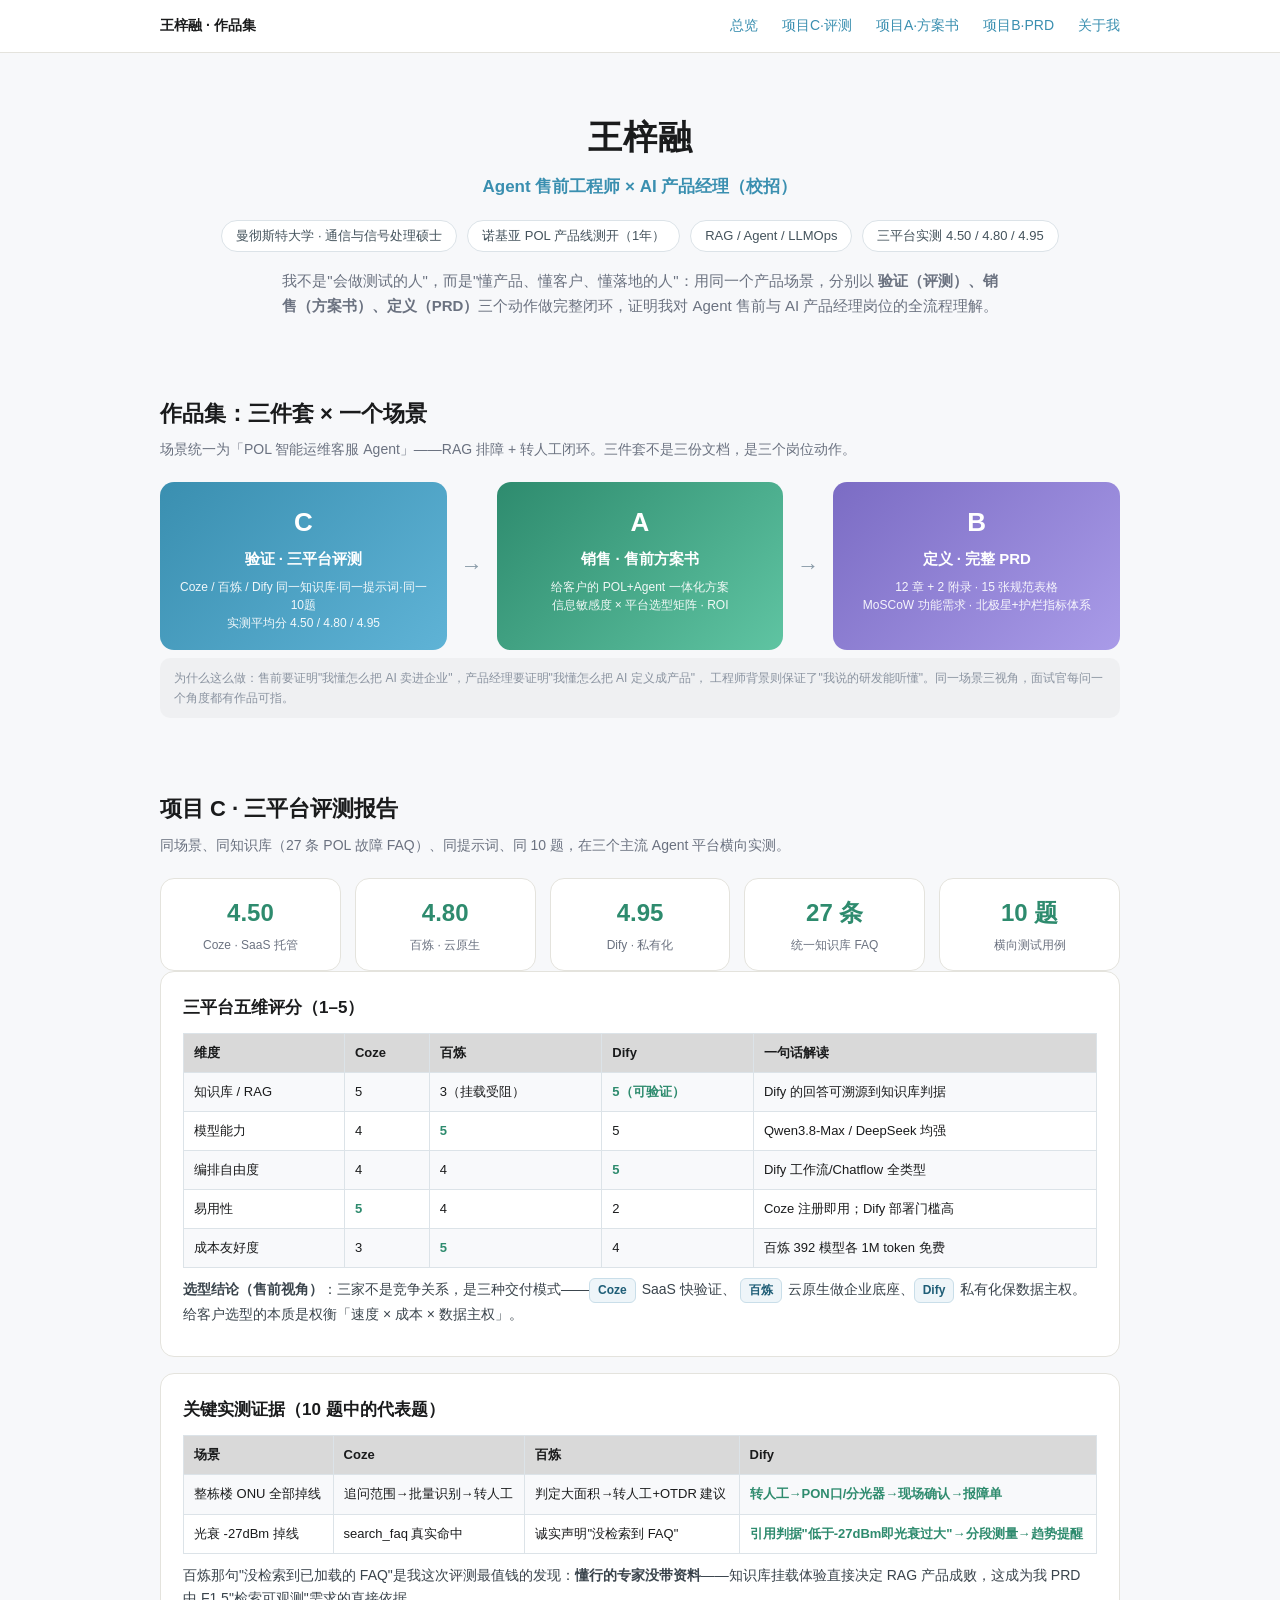
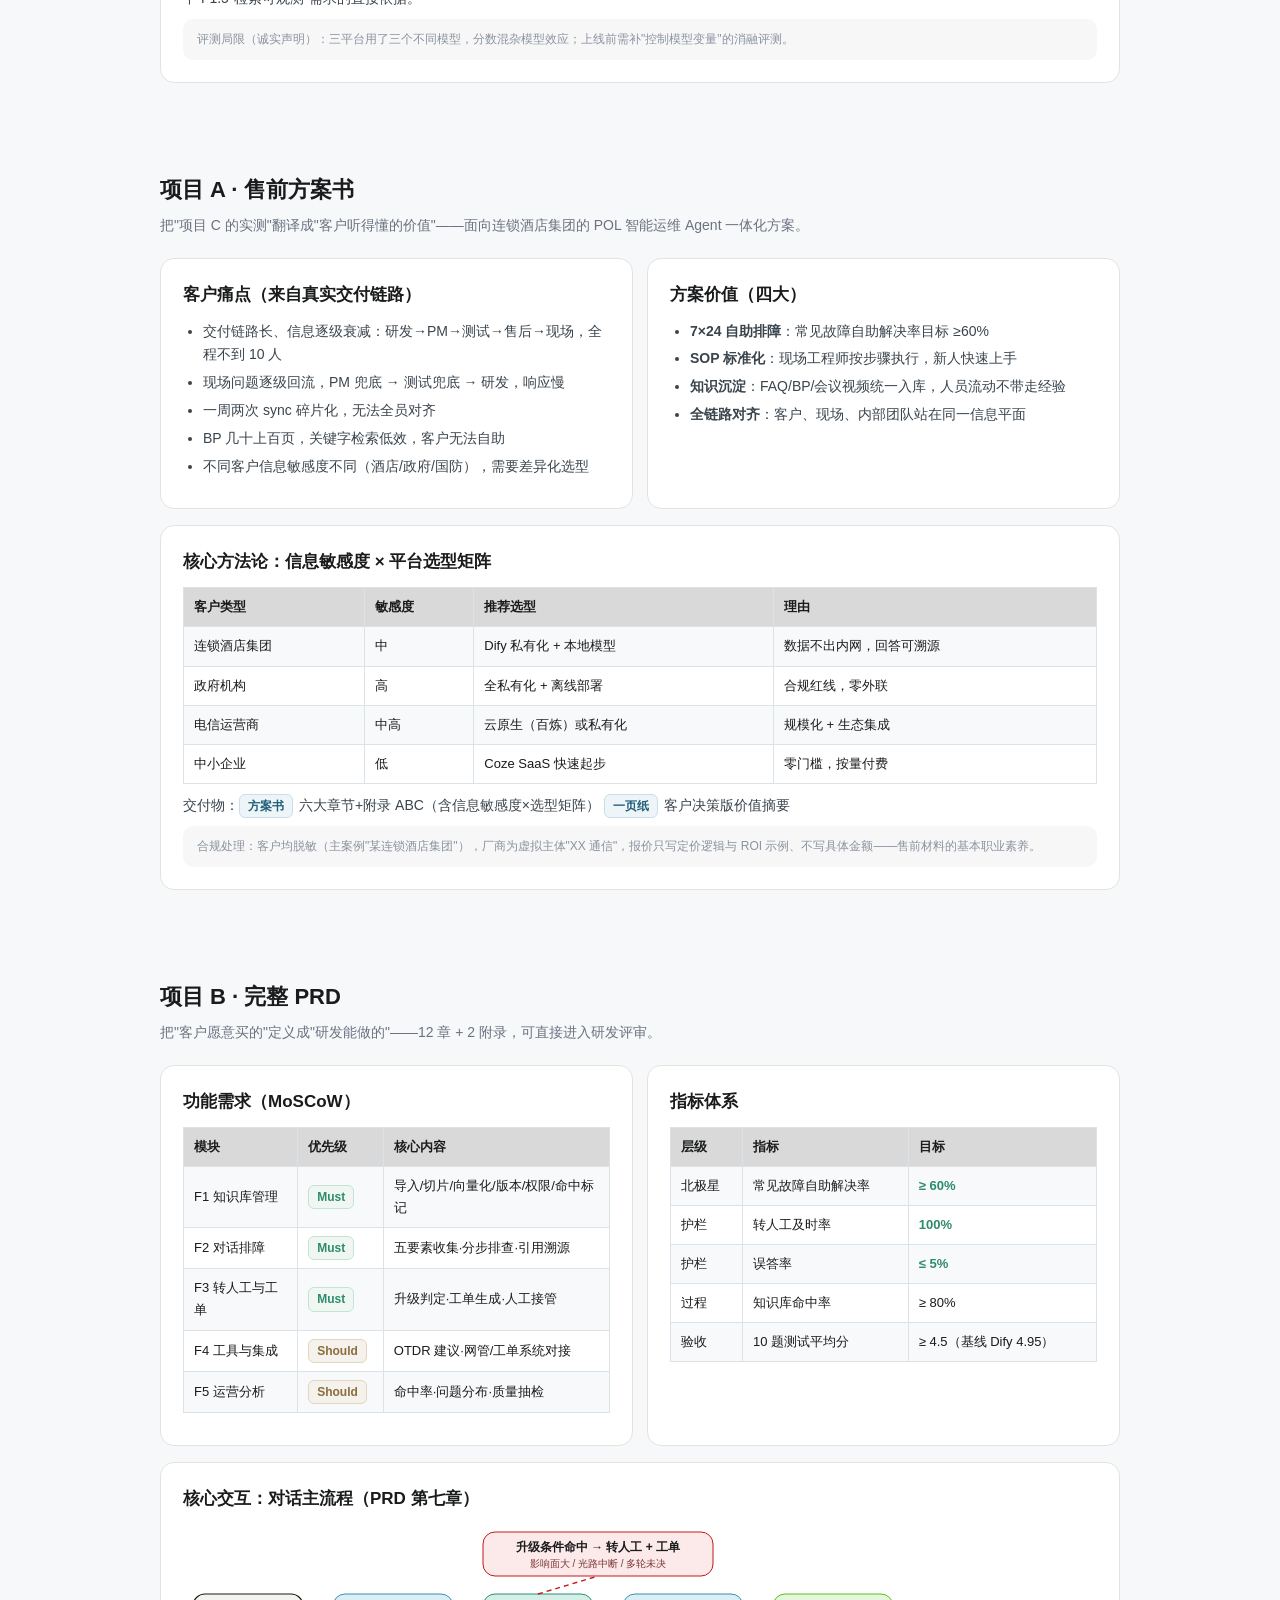
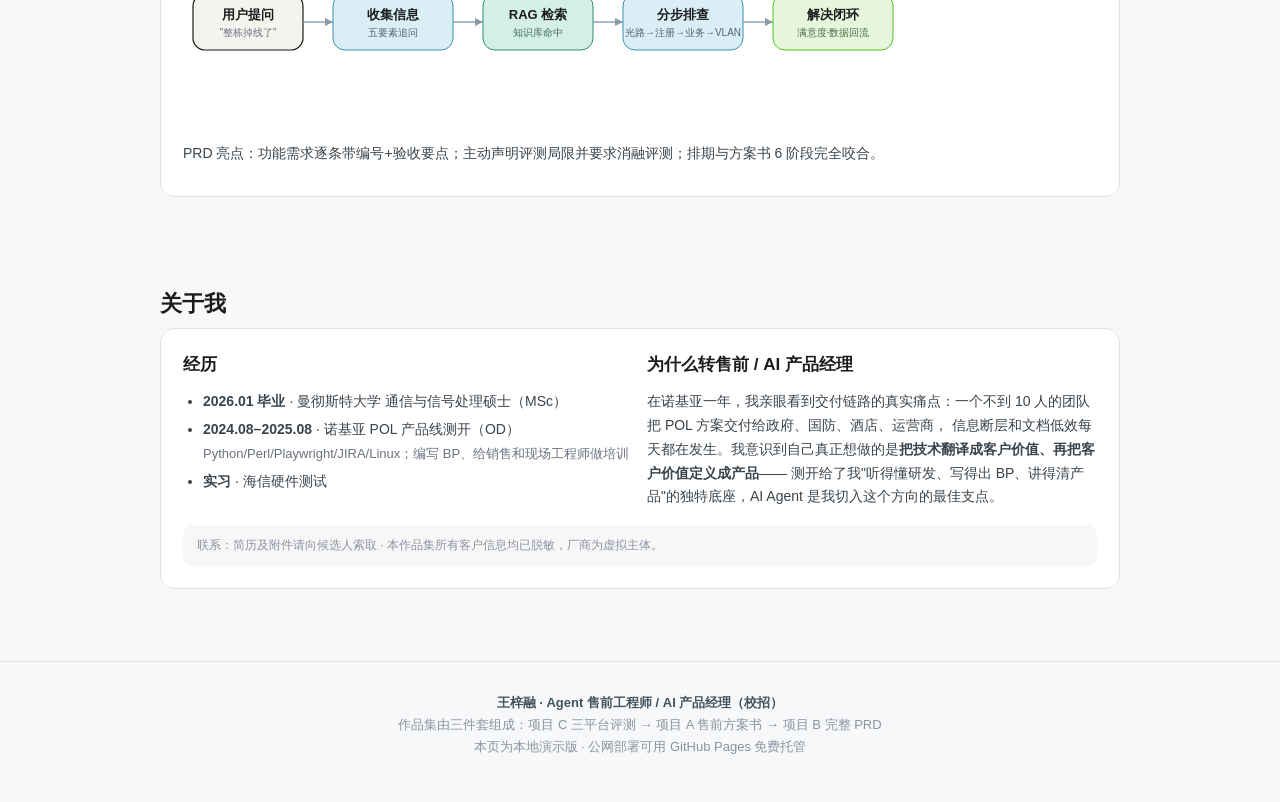
==== index.html @ 8f760ee3 "Initial commit: portfolio homepage" ====
<!DOCTYPE html>
<html lang="zh-CN">
<head>
<meta charset="UTF-8">
<meta name="viewport" content="width=device-width, initial-scale=1.0">
<title>王梓融 · Agent 售前 × AI 产品经理 作品集</title>
<style>
  * { margin:0; padding:0; box-sizing:border-box; }
  body { font-family:'PingFang SC','Roboto','Segoe UI',Arial,sans-serif; background:#F7F8FA; color:#1A1B1C; line-height:1.7; }
  .wrap { max-width:1000px; margin:0 auto; padding:0 20px; }

  nav { position:sticky; top:0; background:rgba(255,255,255,0.95); backdrop-filter:blur(8px); border-bottom:1px solid #E4E3DD; z-index:10; }
  nav .wrap { display:flex; gap:24px; align-items:center; height:52px; font-size:14px; overflow-x:auto; white-space:nowrap; }
  nav a { color:#3A8FB0; text-decoration:none; font-weight:500; }
  nav a:hover { color:#1F5E77; }
  nav .brand { font-weight:700; color:#1A1B1C; margin-right:auto; }

  .hero { padding:56px 0 40px; text-align:center; }
  .hero h1 { font-size:34px; font-weight:700; letter-spacing:1px; }
  .hero .sub { font-size:17px; color:#3A8FB0; margin-top:6px; font-weight:600; }
  .hero .tag { display:flex; gap:10px; justify-content:center; flex-wrap:wrap; margin-top:18px; }
  .hero .tag span { background:#fff; border:1px solid #DCE3E8; border-radius:999px; padding:4px 14px; font-size:13px; color:#44535C; }
  .hero .line { font-size:15px; color:#6B7280; margin-top:16px; max-width:720px; margin-left:auto; margin-right:auto; }

  section { padding:36px 0; }
  .sec-title { font-size:22px; font-weight:700; margin-bottom:6px; }
  .sec-desc { font-size:14px; color:#6B7280; margin-bottom:20px; }
  .card { background:#fff; border:1px solid #E4E3DD; border-radius:14px; padding:22px; margin-bottom:16px; }
  .card h3 { font-size:17px; margin-bottom:10px; }
  .card p { font-size:14px; color:#3A444C; margin-bottom:8px; }
  .card ul { font-size:14px; color:#3A444C; padding-left:20px; margin-bottom:8px; }
  .card li { margin-bottom:4px; }

  .loop { display:flex; flex-wrap:wrap; gap:14px; justify-content:center; margin:8px 0 4px; }
  .loop .node { flex:1 1 200px; min-width:200px; border-radius:14px; padding:18px 16px; text-align:center; color:#fff; }
  .node .num { font-size:26px; font-weight:700; display:block; }
  .node .tt { font-size:15px; font-weight:600; display:block; margin-top:2px; }
  .node .dd { font-size:12px; opacity:0.92; display:block; margin-top:6px; line-height:1.5; }
  .n-c { background:linear-gradient(135deg,#3A8FB0,#5FB3D6); }
  .n-a { background:linear-gradient(135deg,#2E8B6E,#5FC4A2); }
  .n-b { background:linear-gradient(135deg,#7B6CC4,#A99BE8); }
  .arrow { font-size:22px; color:#8A9BA8; align-self:center; }

  .stats { display:flex; flex-wrap:wrap; gap:14px; margin-top:8px; }
  .stat { flex:1 1 150px; min-width:150px; background:#fff; border:1px solid #E4E3DD; border-radius:14px; padding:14px; text-align:center; }
  .stat .v { font-size:24px; font-weight:700; color:#2E8B6E; }
  .stat .l { font-size:12px; color:#6B7280; margin-top:2px; }

  table { width:100%; border-collapse:collapse; font-size:13px; margin:10px 0; }
  th,td { border:1px solid #DCE3E8; padding:8px 10px; text-align:left; }
  th { background:#D9D9D9; font-weight:600; }
  tr:nth-child(even) td { background:#F8F9FB; }
  .hl { color:#2E8B6E; font-weight:600; }

  .two { display:flex; flex-wrap:wrap; gap:14px; }
  .two > div { flex:1 1 300px; min-width:280px; }
  .note { font-size:12px; color:#8A93A0; background:rgba(0,0,0,0.03); border-radius:10px; padding:10px 14px; margin-top:8px; }
  .badge { display:inline-block; background:#EEF5F9; color:#1F5E77; border:1px solid #C9DEE9; border-radius:6px; padding:1px 8px; font-size:12px; font-weight:600; margin-right:6px; }
  .badge.m { background:#F0F7F2; color:#2E8B6E; border-color:#C4E4D3; }
  .badge.s { background:#F5F1EC; color:#8A6D3B; border-color:#E4D5BE; }

  footer { padding:30px 0 44px; text-align:center; color:#8A93A0; font-size:13px; border-top:1px solid #E4E3DD; margin-top:20px; }
  footer b { color:#44535C; }
  @media (max-width:640px){ .hero h1{font-size:27px} .loop .node{flex:1 1 100%} }
</style>
</head>
<body>

<nav>
  <div class="wrap">
    <span class="brand">王梓融 · 作品集</span>
    <a href="#overview">总览</a>
    <a href="#projC">项目C·评测</a>
    <a href="#projA">项目A·方案书</a>
    <a href="#projB">项目B·PRD</a>
    <a href="#about">关于我</a>
  </div>
</nav>

<!-- HERO -->
<div class="hero">
  <div class="wrap">
    <h1>王梓融</h1>
    <div class="sub">Agent 售前工程师 × AI 产品经理（校招）</div>
    <div class="tag">
      <span>曼彻斯特大学 · 通信与信号处理硕士</span>
      <span>诺基亚 POL 产品线测开（1年）</span>
      <span>RAG / Agent / LLMOps</span>
      <span>三平台实测 4.50 / 4.80 / 4.95</span>
    </div>
    <p class="line">我不是"会做测试的人"，而是"懂产品、懂客户、懂落地的人"：用同一个产品场景，分别以
      <b>验证（评测）、销售（方案书）、定义（PRD）</b>三个动作做完整闭环，证明我对 Agent 售前与 AI 产品经理岗位的全流程理解。</p>
  </div>
</div>

<!-- 总览 -->
<section id="overview">
  <div class="wrap">
    <div class="sec-title">作品集：三件套 × 一个场景</div>
    <div class="sec-desc">场景统一为「POL 智能运维客服 Agent」——RAG 排障 + 转人工闭环。三件套不是三份文档，是三个岗位动作。</div>
    <div class="loop">
      <div class="node n-c">
        <span class="num">C</span><span class="tt">验证 · 三平台评测</span>
        <span class="dd">Coze / 百炼 / Dify 同一知识库·同一提示词·同一10题<br>实测平均分 4.50 / 4.80 / 4.95</span>
      </div>
      <div class="arrow">→</div>
      <div class="node n-a">
        <span class="num">A</span><span class="tt">销售 · 售前方案书</span>
        <span class="dd">给客户的 POL+Agent 一体化方案<br>信息敏感度 × 平台选型矩阵 · ROI</span>
      </div>
      <div class="arrow">→</div>
      <div class="node n-b">
        <span class="num">B</span><span class="tt">定义 · 完整 PRD</span>
        <span class="dd">12 章 + 2 附录 · 15 张规范表格<br>MoSCoW 功能需求 · 北极星+护栏指标体系</span>
      </div>
    </div>
    <div class="note">为什么这么做：售前要证明"我懂怎么把 AI 卖进企业"，产品经理要证明"我懂怎么把 AI 定义成产品"，
      工程师背景则保证了"我说的研发能听懂"。同一场景三视角，面试官每问一个角度都有作品可指。</div>
  </div>
</section>

<!-- 项目C -->
<section id="projC">
  <div class="wrap">
    <div class="sec-title">项目 C · 三平台评测报告</div>
    <div class="sec-desc">同场景、同知识库（27 条 POL 故障 FAQ）、同提示词、同 10 题，在三个主流 Agent 平台横向实测。</div>

    <div class="stats">
      <div class="stat"><div class="v">4.50</div><div class="l">Coze · SaaS 托管</div></div>
      <div class="stat"><div class="v">4.80</div><div class="l">百炼 · 云原生</div></div>
      <div class="stat"><div class="v">4.95</div><div class="l">Dify · 私有化</div></div>
      <div class="stat"><div class="v">27 条</div><div class="l">统一知识库 FAQ</div></div>
      <div class="stat"><div class="v">10 题</div><div class="l">横向测试用例</div></div>
    </div>

    <div class="card">
      <h3>三平台五维评分（1–5）</h3>
      <table>
        <tr><th>维度</th><th>Coze</th><th>百炼</th><th>Dify</th><th>一句话解读</th></tr>
        <tr><td>知识库 / RAG</td><td>5</td><td>3（挂载受阻）</td><td class="hl">5（可验证）</td><td>Dify 的回答可溯源到知识库判据</td></tr>
        <tr><td>模型能力</td><td>4</td><td class="hl">5</td><td>5</td><td>Qwen3.8-Max / DeepSeek 均强</td></tr>
        <tr><td>编排自由度</td><td>4</td><td>4</td><td class="hl">5</td><td>Dify 工作流/Chatflow 全类型</td></tr>
        <tr><td>易用性</td><td class="hl">5</td><td>4</td><td>2</td><td>Coze 注册即用；Dify 部署门槛高</td></tr>
        <tr><td>成本友好度</td><td>3</td><td class="hl">5</td><td>4</td><td>百炼 392 模型各 1M token 免费</td></tr>
      </table>
      <p style="margin-top:10px;"><b>选型结论（售前视角）</b>：三家不是竞争关系，是三种交付模式——<span class="badge">Coze</span>SaaS 快验证、
      <span class="badge">百炼</span>云原生做企业底座、<span class="badge">Dify</span>私有化保数据主权。给客户选型的本质是权衡「速度 × 成本 × 数据主权」。</p>
    </div>

    <div class="card">
      <h3>关键实测证据（10 题中的代表题）</h3>
      <table>
        <tr><th>场景</th><th>Coze</th><th>百炼</th><th>Dify</th></tr>
        <tr><td>整栋楼 ONU 全部掉线</td><td>追问范围→批量识别→转人工</td><td>判定大面积→转人工+OTDR 建议</td><td class="hl">转人工→PON口/分光器→现场确认→报障单</td></tr>
        <tr><td>光衰 -27dBm 掉线</td><td>search_faq 真实命中</td><td>诚实声明"没检索到 FAQ"</td><td class="hl">引用判据"低于-27dBm即光衰过大"→分段测量→趋势提醒</td></tr>
      </table>
      <p style="margin-top:10px;">百炼那句"没检索到已加载的 FAQ"是我这次评测最值钱的发现：<b>懂行的专家没带资料</b>——知识库挂载体验直接决定
      RAG 产品成败，这成为我 PRD 中 F1.5"检索可观测"需求的直接依据。</p>
      <div class="note">评测局限（诚实声明）：三平台用了三个不同模型，分数混杂模型效应；上线前需补"控制模型变量"的消融评测。</div>
    </div>
  </div>
</section>

<!-- 项目A -->
<section id="projA">
  <div class="wrap">
    <div class="sec-title">项目 A · 售前方案书</div>
    <div class="sec-desc">把"项目 C 的实测"翻译成"客户听得懂的价值"——面向连锁酒店集团的 POL 智能运维 Agent 一体化方案。</div>

    <div class="two">
      <div class="card">
        <h3>客户痛点（来自真实交付链路）</h3>
        <ul>
          <li>交付链路长、信息逐级衰减：研发→PM→测试→售后→现场，全程不到 10 人</li>
          <li>现场问题逐级回流，PM 兜底 → 测试兜底 → 研发，响应慢</li>
          <li>一周两次 sync 碎片化，无法全员对齐</li>
          <li>BP 几十上百页，关键字检索低效，客户无法自助</li>
          <li>不同客户信息敏感度不同（酒店/政府/国防），需要差异化选型</li>
        </ul>
      </div>
      <div class="card">
        <h3>方案价值（四大）</h3>
        <ul>
          <li><b>7×24 自助排障</b>：常见故障自助解决率目标 ≥60%</li>
          <li><b>SOP 标准化</b>：现场工程师按步骤执行，新人快速上手</li>
          <li><b>知识沉淀</b>：FAQ/BP/会议视频统一入库，人员流动不带走经验</li>
          <li><b>全链路对齐</b>：客户、现场、内部团队站在同一信息平面</li>
        </ul>
      </div>
    </div>

    <div class="card">
      <h3>核心方法论：信息敏感度 × 平台选型矩阵</h3>
      <table>
        <tr><th>客户类型</th><th>敏感度</th><th>推荐选型</th><th>理由</th></tr>
        <tr><td>连锁酒店集团</td><td>中</td><td>Dify 私有化 + 本地模型</td><td>数据不出内网，回答可溯源</td></tr>
        <tr><td>政府机构</td><td>高</td><td>全私有化 + 离线部署</td><td>合规红线，零外联</td></tr>
        <tr><td>电信运营商</td><td>中高</td><td>云原生（百炼）或私有化</td><td>规模化 + 生态集成</td></tr>
        <tr><td>中小企业</td><td>低</td><td>Coze SaaS 快速起步</td><td>零门槛，按量付费</td></tr>
      </table>
      <p style="margin-top:10px;">交付物：<span class="badge">方案书</span>六大章节+附录 ABC（含信息敏感度×选型矩阵）
      <span class="badge">一页纸</span>客户决策版价值摘要</p>
      <div class="note">合规处理：客户均脱敏（主案例"某连锁酒店集团"），厂商为虚拟主体"XX 通信"，报价只写定价逻辑与 ROI 示例、不写具体金额——售前材料的基本职业素养。</div>
    </div>
  </div>
</section>

<!-- 项目B -->
<section id="projB">
  <div class="wrap">
    <div class="sec-title">项目 B · 完整 PRD</div>
    <div class="sec-desc">把"客户愿意买的"定义成"研发能做的"——12 章 + 2 附录，可直接进入研发评审。</div>

    <div class="two">
      <div class="card">
        <h3>功能需求（MoSCoW）</h3>
        <table>
          <tr><th>模块</th><th>优先级</th><th>核心内容</th></tr>
          <tr><td>F1 知识库管理</td><td><span class="badge m">Must</span></td><td>导入/切片/向量化/版本/权限/命中标记</td></tr>
          <tr><td>F2 对话排障</td><td><span class="badge m">Must</span></td><td>五要素收集·分步排查·引用溯源</td></tr>
          <tr><td>F3 转人工与工单</td><td><span class="badge m">Must</span></td><td>升级判定·工单生成·人工接管</td></tr>
          <tr><td>F4 工具与集成</td><td><span class="badge s">Should</span></td><td>OTDR 建议·网管/工单系统对接</td></tr>
          <tr><td>F5 运营分析</td><td><span class="badge s">Should</span></td><td>命中率·问题分布·质量抽检</td></tr>
        </table>
      </div>
      <div class="card">
        <h3>指标体系</h3>
        <table>
          <tr><th>层级</th><th>指标</th><th>目标</th></tr>
          <tr><td>北极星</td><td>常见故障自助解决率</td><td class="hl">≥ 60%</td></tr>
          <tr><td>护栏</td><td>转人工及时率</td><td class="hl">100%</td></tr>
          <tr><td>护栏</td><td>误答率</td><td class="hl">≤ 5%</td></tr>
          <tr><td>过程</td><td>知识库命中率</td><td>≥ 80%</td></tr>
          <tr><td>验收</td><td>10 题测试平均分</td><td>≥ 4.5（基线 Dify 4.95）</td></tr>
        </table>
      </div>
    </div>

    <div class="card">
      <h3>核心交互：对话主流程（PRD 第七章）</h3>
      <svg viewBox="0 0 720 210" style="width:100%;max-width:720px;height:auto;display:block;margin:6px 0;">
        <rect x="10" y="70" width="110" height="56" rx="12" fill="#F4F3EE" stroke="#1A1B1C" stroke-width="1.2"/>
        <text x="65" y="95" font-size="13" fill="#1A1B1C" text-anchor="middle" font-weight="600">用户提问</text>
        <text x="65" y="112" font-size="10" fill="#6B7280" text-anchor="middle">"整栋掉线了"</text>
        <line x1="120" y1="98" x2="150" y2="98" stroke="#8A9BA8" stroke-width="1.4"/><polygon points="150,98 142,94 142,102" fill="#8A9BA8"/>
        <rect x="150" y="70" width="120" height="56" rx="12" fill="rgba(163,213,232,0.4)" stroke="#3A8FB0"/>
        <text x="210" y="95" font-size="13" fill="#1A1B1C" text-anchor="middle" font-weight="600">收集信息</text>
        <text x="210" y="112" font-size="10" fill="#4A6572" text-anchor="middle">五要素追问</text>
        <line x1="270" y1="98" x2="300" y2="98" stroke="#8A9BA8" stroke-width="1.4"/><polygon points="300,98 292,94 292,102" fill="#8A9BA8"/>
        <rect x="300" y="70" width="110" height="56" rx="12" fill="rgba(148,216,195,0.4)" stroke="#2E8B6E"/>
        <text x="355" y="95" font-size="13" fill="#1A1B1C" text-anchor="middle" font-weight="600">RAG 检索</text>
        <text x="355" y="112" font-size="10" fill="#3D6B5C" text-anchor="middle">知识库命中</text>
        <line x1="410" y1="98" x2="440" y2="98" stroke="#8A9BA8" stroke-width="1.4"/><polygon points="440,98 432,94 432,102" fill="#8A9BA8"/>
        <rect x="440" y="70" width="120" height="56" rx="12" fill="rgba(163,213,232,0.4)" stroke="#3A8FB0"/>
        <text x="500" y="95" font-size="13" fill="#1A1B1C" text-anchor="middle" font-weight="600">分步排查</text>
        <text x="500" y="112" font-size="10" fill="#4A6572" text-anchor="middle">光路→注册→业务→VLAN</text>
        <line x1="560" y1="98" x2="590" y2="98" stroke="#8A9BA8" stroke-width="1.4"/><polygon points="590,98 582,94 582,102" fill="#8A9BA8"/>
        <rect x="590" y="70" width="120" height="56" rx="12" fill="rgba(82,196,26,0.15)" stroke="#52C41A"/>
        <text x="650" y="95" font-size="13" fill="#1A1B1C" text-anchor="middle" font-weight="600">解决闭环</text>
        <text x="650" y="112" font-size="10" fill="#4A6B3F" text-anchor="middle">满意度·数据回流</text>
        <rect x="300" y="8" width="230" height="44" rx="12" fill="rgba(234,102,104,0.14)" stroke="#C21A1A"/>
        <text x="415" y="27" font-size="12" fill="#1A1B1C" text-anchor="middle" font-weight="600">升级条件命中 → 转人工 + 工单</text>
        <text x="415" y="43" font-size="10" fill="#7A3536" text-anchor="middle">影响面大 / 光路中断 / 多轮未决</text>
        <line x1="355" y1="70" x2="415" y2="52" stroke="#C21A1A" stroke-width="1.4" stroke-dasharray="5,4"/>
      </svg>
      <p style="margin-top:8px;">PRD 亮点：功能需求逐条带编号+验收要点；主动声明评测局限并要求消融评测；排期与方案书 6 阶段完全咬合。</p>
    </div>
  </div>
</section>

<!-- 关于我 -->
<section id="about">
  <div class="wrap">
    <div class="sec-title">关于我</div>
    <div class="card">
      <div class="two">
        <div>
          <h3>经历</h3>
          <ul>
            <li><b>2026.01 毕业</b> · 曼彻斯特大学 通信与信号处理硕士（MSc）</li>
            <li><b>2024.08–2025.08</b> · 诺基亚 POL 产品线测开（OD）<br>
              <span style="color:#6B7280;font-size:13px">Python/Perl/Playwright/JIRA/Linux；编写 BP、给销售和现场工程师做培训</span></li>
            <li><b>实习</b> · 海信硬件测试</li>
          </ul>
        </div>
        <div>
          <h3>为什么转售前 / AI 产品经理</h3>
          <p>在诺基亚一年，我亲眼看到交付链路的真实痛点：一个不到 10 人的团队把 POL 方案交付给政府、国防、酒店、运营商，
          信息断层和文档低效每天都在发生。我意识到自己真正想做的是<b>把技术翻译成客户价值、再把客户价值定义成产品</b>——
          测开给了我"听得懂研发、写得出 BP、讲得清产品"的独特底座，AI Agent 是我切入这个方向的最佳支点。</p>
        </div>
      </div>
      <div class="note">联系：简历及附件请向候选人索取 · 本作品集所有客户信息均已脱敏，厂商为虚拟主体。</div>
    </div>
  </div>
</section>

<footer>
  <div class="wrap">
    <b>王梓融 · Agent 售前工程师 / AI 产品经理（校招）</b><br>
    作品集由三件套组成：项目 C 三平台评测 → 项目 A 售前方案书 → 项目 B 完整 PRD<br>
    本页为本地演示版 · 公网部署可用 GitHub Pages 免费托管
  </div>
</footer>

</body>
</html>
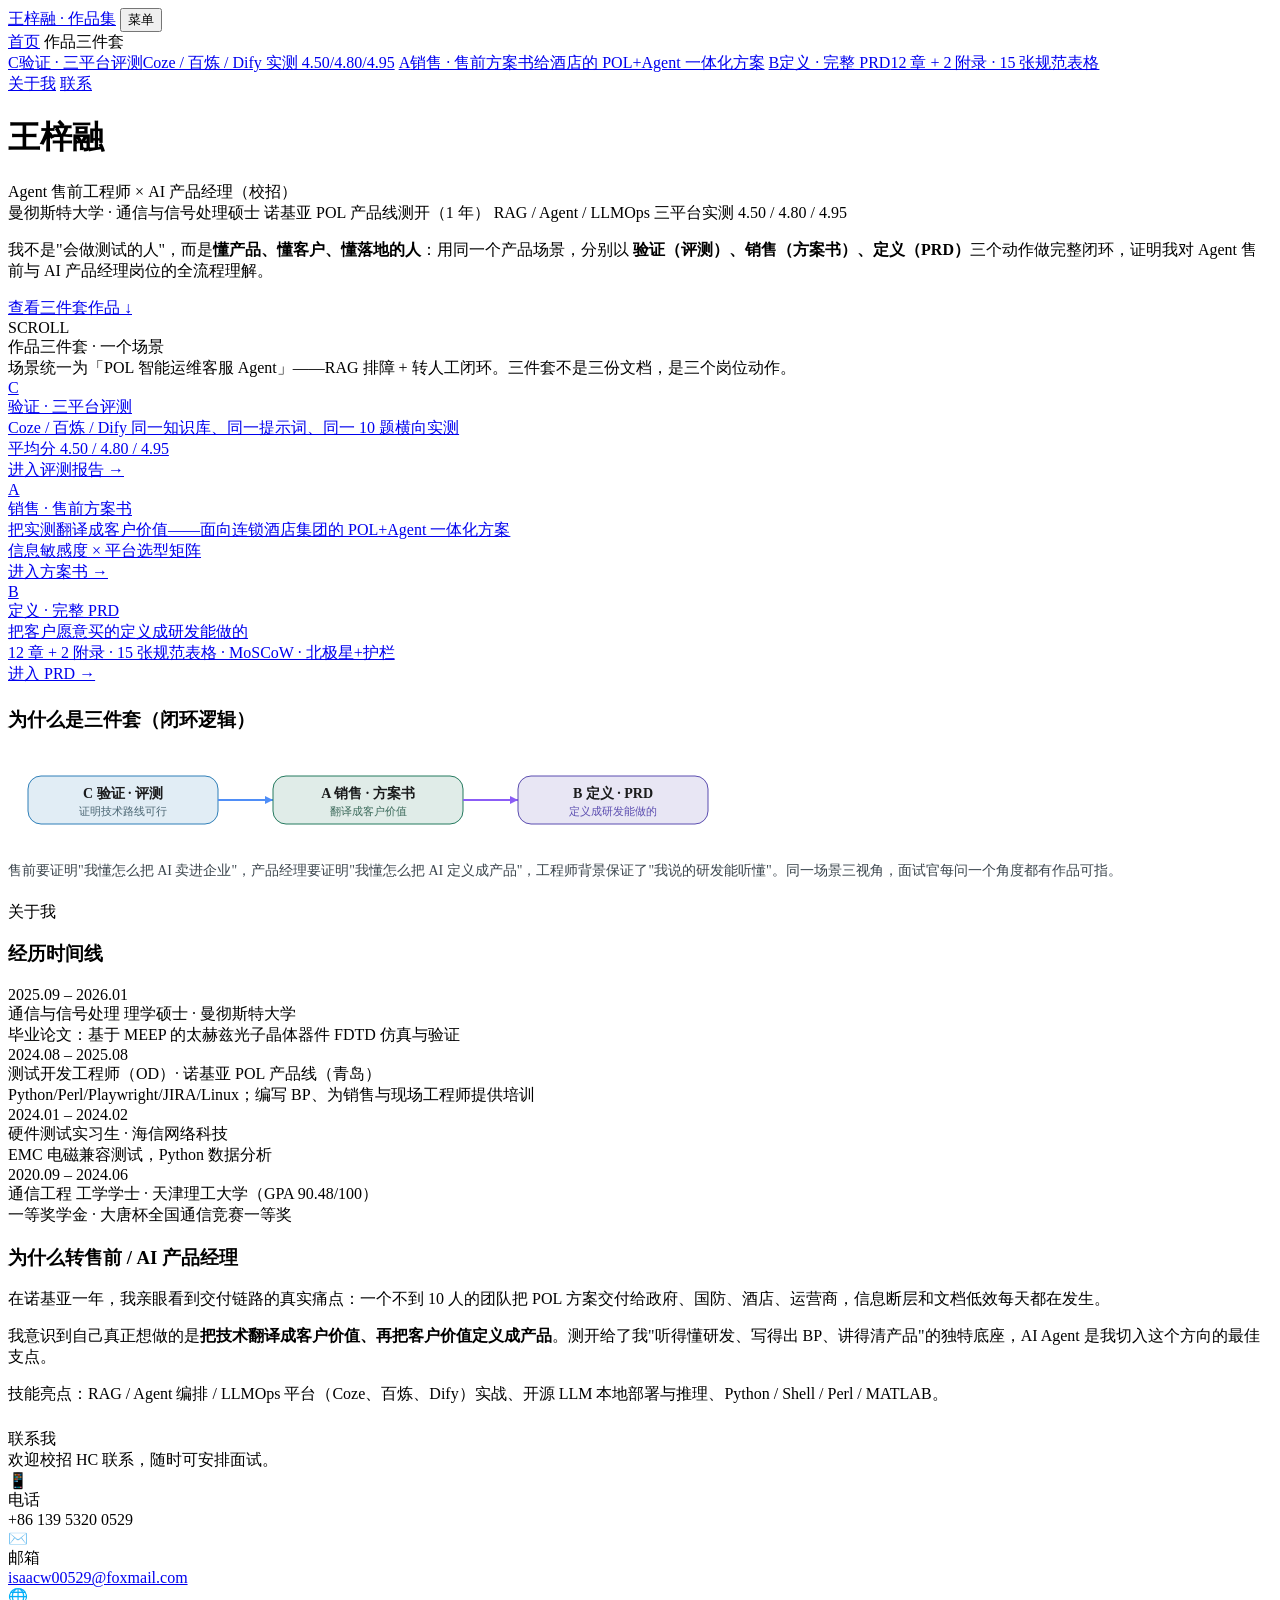
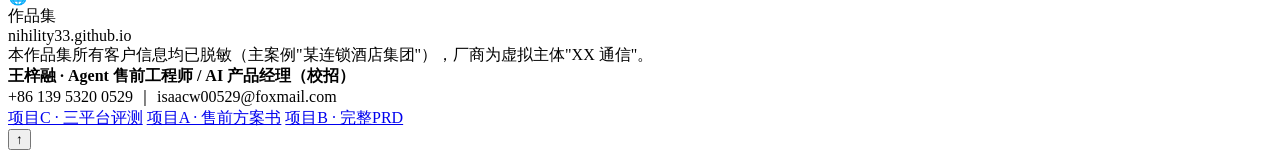
==== commit 24b9f320: "Multi-page portfolio: C/A/B subpages" ====
--- a/index.html
+++ b/index.html
@@ -4,304 +4,170 @@
 <meta charset="UTF-8">
 <meta name="viewport" content="width=device-width, initial-scale=1.0">
 <title>王梓融 · Agent 售前 × AI 产品经理 作品集</title>
-<style>
-  * { margin:0; padding:0; box-sizing:border-box; }
-  body { font-family:'PingFang SC','Roboto','Segoe UI',Arial,sans-serif; background:#F7F8FA; color:#1A1B1C; line-height:1.7; }
-  .wrap { max-width:1000px; margin:0 auto; padding:0 20px; }
-
-  nav { position:sticky; top:0; background:rgba(255,255,255,0.95); backdrop-filter:blur(8px); border-bottom:1px solid #E4E3DD; z-index:10; }
-  nav .wrap { display:flex; gap:24px; align-items:center; height:52px; font-size:14px; overflow-x:auto; white-space:nowrap; }
-  nav a { color:#3A8FB0; text-decoration:none; font-weight:500; }
-  nav a:hover { color:#1F5E77; }
-  nav .brand { font-weight:700; color:#1A1B1C; margin-right:auto; }
-
-  .hero { padding:56px 0 40px; text-align:center; }
-  .hero h1 { font-size:34px; font-weight:700; letter-spacing:1px; }
-  .hero .sub { font-size:17px; color:#3A8FB0; margin-top:6px; font-weight:600; }
-  .hero .tag { display:flex; gap:10px; justify-content:center; flex-wrap:wrap; margin-top:18px; }
-  .hero .tag span { background:#fff; border:1px solid #DCE3E8; border-radius:999px; padding:4px 14px; font-size:13px; color:#44535C; }
-  .hero .line { font-size:15px; color:#6B7280; margin-top:16px; max-width:720px; margin-left:auto; margin-right:auto; }
-
-  section { padding:36px 0; }
-  .sec-title { font-size:22px; font-weight:700; margin-bottom:6px; }
-  .sec-desc { font-size:14px; color:#6B7280; margin-bottom:20px; }
-  .card { background:#fff; border:1px solid #E4E3DD; border-radius:14px; padding:22px; margin-bottom:16px; }
-  .card h3 { font-size:17px; margin-bottom:10px; }
-  .card p { font-size:14px; color:#3A444C; margin-bottom:8px; }
-  .card ul { font-size:14px; color:#3A444C; padding-left:20px; margin-bottom:8px; }
-  .card li { margin-bottom:4px; }
-
-  .loop { display:flex; flex-wrap:wrap; gap:14px; justify-content:center; margin:8px 0 4px; }
-  .loop .node { flex:1 1 200px; min-width:200px; border-radius:14px; padding:18px 16px; text-align:center; color:#fff; }
-  .node .num { font-size:26px; font-weight:700; display:block; }
-  .node .tt { font-size:15px; font-weight:600; display:block; margin-top:2px; }
-  .node .dd { font-size:12px; opacity:0.92; display:block; margin-top:6px; line-height:1.5; }
-  .n-c { background:linear-gradient(135deg,#3A8FB0,#5FB3D6); }
-  .n-a { background:linear-gradient(135deg,#2E8B6E,#5FC4A2); }
-  .n-b { background:linear-gradient(135deg,#7B6CC4,#A99BE8); }
-  .arrow { font-size:22px; color:#8A9BA8; align-self:center; }
-
-  .stats { display:flex; flex-wrap:wrap; gap:14px; margin-top:8px; }
-  .stat { flex:1 1 150px; min-width:150px; background:#fff; border:1px solid #E4E3DD; border-radius:14px; padding:14px; text-align:center; }
-  .stat .v { font-size:24px; font-weight:700; color:#2E8B6E; }
-  .stat .l { font-size:12px; color:#6B7280; margin-top:2px; }
-
-  table { width:100%; border-collapse:collapse; font-size:13px; margin:10px 0; }
-  th,td { border:1px solid #DCE3E8; padding:8px 10px; text-align:left; }
-  th { background:#D9D9D9; font-weight:600; }
-  tr:nth-child(even) td { background:#F8F9FB; }
-  .hl { color:#2E8B6E; font-weight:600; }
-
-  .two { display:flex; flex-wrap:wrap; gap:14px; }
-  .two > div { flex:1 1 300px; min-width:280px; }
-  .note { font-size:12px; color:#8A93A0; background:rgba(0,0,0,0.03); border-radius:10px; padding:10px 14px; margin-top:8px; }
-  .badge { display:inline-block; background:#EEF5F9; color:#1F5E77; border:1px solid #C9DEE9; border-radius:6px; padding:1px 8px; font-size:12px; font-weight:600; margin-right:6px; }
-  .badge.m { background:#F0F7F2; color:#2E8B6E; border-color:#C4E4D3; }
-  .badge.s { background:#F5F1EC; color:#8A6D3B; border-color:#E4D5BE; }
-
-  footer { padding:30px 0 44px; text-align:center; color:#8A93A0; font-size:13px; border-top:1px solid #E4E3DD; margin-top:20px; }
-  footer b { color:#44535C; }
-  @media (max-width:640px){ .hero h1{font-size:27px} .loop .node{flex:1 1 100%} }
-</style>
+<link rel="stylesheet" href="css/style.css">
 </head>
 <body>
 
 <nav>
-  <div class="wrap">
-    <span class="brand">王梓融 · 作品集</span>
-    <a href="#overview">总览</a>
-    <a href="#projC">项目C·评测</a>
-    <a href="#projA">项目A·方案书</a>
-    <a href="#projB">项目B·PRD</a>
-    <a href="#about">关于我</a>
+  <div class="inner">
+    <a class="nav-brand" href="index.html"><span class="dot"></span>王梓融 · 作品集</a>
+    <button class="menu-toggle">菜单</button>
+    <div class="nav-links">
+      <a class="nav-item active" href="index.html">首页</a>
+      <span class="nav-item has-sub">作品三件套
+        <div class="dropdown">
+          <a href="project-c.html"><span class="k">C</span><span>验证 · 三平台评测<span class="d">Coze / 百炼 / Dify 实测 4.50/4.80/4.95</span></span></a>
+          <a href="project-a.html"><span class="k">A</span><span>销售 · 售前方案书<span class="d">给酒店的 POL+Agent 一体化方案</span></span></a>
+          <a href="project-b.html"><span class="k">B</span><span>定义 · 完整 PRD<span class="d">12 章 + 2 附录 · 15 张规范表格</span></span></a>
+        </div>
+      </span>
+      <a class="nav-item" href="index.html#about">关于我</a>
+      <a class="nav-item" href="index.html#contact">联系</a>
+    </div>
   </div>
 </nav>
 
-<!-- HERO -->
 <div class="hero">
-  <div class="wrap">
+  <div class="inner">
     <h1>王梓融</h1>
     <div class="sub">Agent 售前工程师 × AI 产品经理（校招）</div>
-    <div class="tag">
+    <div class="chips">
       <span>曼彻斯特大学 · 通信与信号处理硕士</span>
-      <span>诺基亚 POL 产品线测开（1年）</span>
+      <span>诺基亚 POL 产品线测开（1 年）</span>
       <span>RAG / Agent / LLMOps</span>
       <span>三平台实测 4.50 / 4.80 / 4.95</span>
     </div>
-    <p class="line">我不是"会做测试的人"，而是"懂产品、懂客户、懂落地的人"：用同一个产品场景，分别以
+    <p class="lead">我不是"会做测试的人"，而是<b>懂产品、懂客户、懂落地的人</b>：用同一个产品场景，分别以
       <b>验证（评测）、销售（方案书）、定义（PRD）</b>三个动作做完整闭环，证明我对 Agent 售前与 AI 产品经理岗位的全流程理解。</p>
+    <a class="cta" href="#works">查看三件套作品 ↓</a>
   </div>
+  <div class="scroll-hint">SCROLL</div>
 </div>
 
-<!-- 总览 -->
-<section id="overview">
+<section id="works">
   <div class="wrap">
-    <div class="sec-title">作品集：三件套 × 一个场景</div>
-    <div class="sec-desc">场景统一为「POL 智能运维客服 Agent」——RAG 排障 + 转人工闭环。三件套不是三份文档，是三个岗位动作。</div>
-    <div class="loop">
-      <div class="node n-c">
-        <span class="num">C</span><span class="tt">验证 · 三平台评测</span>
-        <span class="dd">Coze / 百炼 / Dify 同一知识库·同一提示词·同一10题<br>实测平均分 4.50 / 4.80 / 4.95</span>
-      </div>
-      <div class="arrow">→</div>
-      <div class="node n-a">
-        <span class="num">A</span><span class="tt">销售 · 售前方案书</span>
-        <span class="dd">给客户的 POL+Agent 一体化方案<br>信息敏感度 × 平台选型矩阵 · ROI</span>
-      </div>
-      <div class="arrow">→</div>
-      <div class="node n-b">
-        <span class="num">B</span><span class="tt">定义 · 完整 PRD</span>
-        <span class="dd">12 章 + 2 附录 · 15 张规范表格<br>MoSCoW 功能需求 · 北极星+护栏指标体系</span>
-      </div>
-    </div>
-    <div class="note">为什么这么做：售前要证明"我懂怎么把 AI 卖进企业"，产品经理要证明"我懂怎么把 AI 定义成产品"，
-      工程师背景则保证了"我说的研发能听懂"。同一场景三视角，面试官每问一个角度都有作品可指。</div>
-  </div>
-</section>
-
-<!-- 项目C -->
-<section id="projC">
-  <div class="wrap">
-    <div class="sec-title">项目 C · 三平台评测报告</div>
-    <div class="sec-desc">同场景、同知识库（27 条 POL 故障 FAQ）、同提示词、同 10 题，在三个主流 Agent 平台横向实测。</div>
-
-    <div class="stats">
-      <div class="stat"><div class="v">4.50</div><div class="l">Coze · SaaS 托管</div></div>
-      <div class="stat"><div class="v">4.80</div><div class="l">百炼 · 云原生</div></div>
-      <div class="stat"><div class="v">4.95</div><div class="l">Dify · 私有化</div></div>
-      <div class="stat"><div class="v">27 条</div><div class="l">统一知识库 FAQ</div></div>
-      <div class="stat"><div class="v">10 题</div><div class="l">横向测试用例</div></div>
+    <div class="sec-title reveal">作品三件套 · 一个场景</div>
+    <div class="sec-desc reveal">场景统一为「POL 智能运维客服 Agent」——RAG 排障 + 转人工闭环。三件套不是三份文档，是三个岗位动作。</div>
+    <div class="cards3">
+      <a class="tcard tc-c reveal" href="project-c.html" style="transition-delay:.05s">
+        <div class="k">C</div>
+        <div class="tt">验证 · 三平台评测</div>
+        <div class="dd">Coze / 百炼 / Dify 同一知识库、同一提示词、同一 10 题横向实测<br>平均分 4.50 / 4.80 / 4.95</div>
+        <div class="go">进入评测报告 →</div>
+      </a>
+      <a class="tcard tc-a reveal" href="project-a.html" style="transition-delay:.15s">
+        <div class="k">A</div>
+        <div class="tt">销售 · 售前方案书</div>
+        <div class="dd">把实测翻译成客户价值——面向连锁酒店集团的 POL+Agent 一体化方案<br>信息敏感度 × 平台选型矩阵</div>
+        <div class="go">进入方案书 →</div>
+      </a>
+      <a class="tcard tc-b reveal" href="project-b.html" style="transition-delay:.25s">
+        <div class="k">B</div>
+        <div class="tt">定义 · 完整 PRD</div>
+        <div class="dd">把客户愿意买的定义成研发能做的<br>12 章 + 2 附录 · 15 张规范表格 · MoSCoW · 北极星+护栏</div>
+        <div class="go">进入 PRD →</div>
+      </a>
     </div>
 
-    <div class="card">
-      <h3>三平台五维评分（1–5）</h3>
-      <table>
-        <tr><th>维度</th><th>Coze</th><th>百炼</th><th>Dify</th><th>一句话解读</th></tr>
-        <tr><td>知识库 / RAG</td><td>5</td><td>3（挂载受阻）</td><td class="hl">5（可验证）</td><td>Dify 的回答可溯源到知识库判据</td></tr>
-        <tr><td>模型能力</td><td>4</td><td class="hl">5</td><td>5</td><td>Qwen3.8-Max / DeepSeek 均强</td></tr>
-        <tr><td>编排自由度</td><td>4</td><td>4</td><td class="hl">5</td><td>Dify 工作流/Chatflow 全类型</td></tr>
-        <tr><td>易用性</td><td class="hl">5</td><td>4</td><td>2</td><td>Coze 注册即用；Dify 部署门槛高</td></tr>
-        <tr><td>成本友好度</td><td>3</td><td class="hl">5</td><td>4</td><td>百炼 392 模型各 1M token 免费</td></tr>
-      </table>
-      <p style="margin-top:10px;"><b>选型结论（售前视角）</b>：三家不是竞争关系，是三种交付模式——<span class="badge">Coze</span>SaaS 快验证、
-      <span class="badge">百炼</span>云原生做企业底座、<span class="badge">Dify</span>私有化保数据主权。给客户选型的本质是权衡「速度 × 成本 × 数据主权」。</p>
-    </div>
-
-    <div class="card">
-      <h3>关键实测证据（10 题中的代表题）</h3>
-      <table>
-        <tr><th>场景</th><th>Coze</th><th>百炼</th><th>Dify</th></tr>
-        <tr><td>整栋楼 ONU 全部掉线</td><td>追问范围→批量识别→转人工</td><td>判定大面积→转人工+OTDR 建议</td><td class="hl">转人工→PON口/分光器→现场确认→报障单</td></tr>
-        <tr><td>光衰 -27dBm 掉线</td><td>search_faq 真实命中</td><td>诚实声明"没检索到 FAQ"</td><td class="hl">引用判据"低于-27dBm即光衰过大"→分段测量→趋势提醒</td></tr>
-      </table>
-      <p style="margin-top:10px;">百炼那句"没检索到已加载的 FAQ"是我这次评测最值钱的发现：<b>懂行的专家没带资料</b>——知识库挂载体验直接决定
-      RAG 产品成败，这成为我 PRD 中 F1.5"检索可观测"需求的直接依据。</p>
-      <div class="note">评测局限（诚实声明）：三平台用了三个不同模型，分数混杂模型效应；上线前需补"控制模型变量"的消融评测。</div>
+    <div class="card reveal" style="margin-top:22px">
+      <h3>为什么是三件套（闭环逻辑）</h3>
+      <svg viewBox="0 0 720 96" style="width:100%;max-width:720px;height:auto;display:block;margin:8px 0;">
+        <rect x="20" y="24" width="190" height="48" rx="13" fill="rgba(47,127,184,0.14)" stroke="#2F7FB8"/>
+        <text x="115" y="46" font-size="14" fill="#1A1B1C" text-anchor="middle" font-weight="600">C 验证 · 评测</text>
+        <text x="115" y="63" font-size="11" fill="#4A6572" text-anchor="middle">证明技术路线可行</text>
+        <line class="flowline" x1="210" y1="48" x2="265" y2="48" stroke="#4F8EF7" stroke-width="2"/>
+        <polygon points="265,48 257,44 257,52" fill="#4F8EF7"/>
+        <rect x="265" y="24" width="190" height="48" rx="13" fill="rgba(37,122,95,0.14)" stroke="#257A5F"/>
+        <text x="360" y="46" font-size="14" fill="#1A1B1C" text-anchor="middle" font-weight="600">A 销售 · 方案书</text>
+        <text x="360" y="63" font-size="11" fill="#3D6B5C" text-anchor="middle">翻译成客户价值</text>
+        <line class="flowline" x1="455" y1="48" x2="510" y2="48" stroke="#8B5CF6" stroke-width="2"/>
+        <polygon points="510,48 502,44 502,52" fill="#8B5CF6"/>
+        <rect x="510" y="24" width="190" height="48" rx="13" fill="rgba(91,77,176,0.14)" stroke="#5B4DB0"/>
+        <text x="605" y="46" font-size="14" fill="#1A1B1C" text-anchor="middle" font-weight="600">B 定义 · PRD</text>
+        <text x="605" y="63" font-size="11" fill="#5B4DB0" text-anchor="middle">定义成研发能做的</text>
+      </svg>
+      <p style="font-size:14px;color:#3A444C">售前要证明"我懂怎么把 AI 卖进企业"，产品经理要证明"我懂怎么把 AI 定义成产品"，工程师背景保证了"我说的研发能听懂"。同一场景三视角，面试官每问一个角度都有作品可指。</p>
     </div>
   </div>
 </section>
 
-<!-- 项目A -->
-<section id="projA">
+<section id="about" style="padding-top:8px">
   <div class="wrap">
-    <div class="sec-title">项目 A · 售前方案书</div>
-    <div class="sec-desc">把"项目 C 的实测"翻译成"客户听得懂的价值"——面向连锁酒店集团的 POL 智能运维 Agent 一体化方案。</div>
-
-    <div class="two">
-      <div class="card">
-        <h3>客户痛点（来自真实交付链路）</h3>
-        <ul>
-          <li>交付链路长、信息逐级衰减：研发→PM→测试→售后→现场，全程不到 10 人</li>
-          <li>现场问题逐级回流，PM 兜底 → 测试兜底 → 研发，响应慢</li>
-          <li>一周两次 sync 碎片化，无法全员对齐</li>
-          <li>BP 几十上百页，关键字检索低效，客户无法自助</li>
-          <li>不同客户信息敏感度不同（酒店/政府/国防），需要差异化选型</li>
-        </ul>
+    <div class="sec-title reveal">关于我</div>
+    <div class="two" style="margin-top:16px">
+      <div class="card reveal l">
+        <h3>经历时间线</h3>
+        <div class="timeline">
+          <div class="tl-item">
+            <div class="when">2025.09 – 2026.01</div>
+            <div class="what">通信与信号处理 理学硕士 · 曼彻斯特大学</div>
+            <div class="desc">毕业论文：基于 MEEP 的太赫兹光子晶体器件 FDTD 仿真与验证</div>
+          </div>
+          <div class="tl-item">
+            <div class="when">2024.08 – 2025.08</div>
+            <div class="what">测试开发工程师（OD）· 诺基亚 POL 产品线（青岛）</div>
+            <div class="desc">Python/Perl/Playwright/JIRA/Linux；编写 BP、为销售与现场工程师提供培训</div>
+          </div>
+          <div class="tl-item">
+            <div class="when">2024.01 – 2024.02</div>
+            <div class="what">硬件测试实习生 · 海信网络科技</div>
+            <div class="desc">EMC 电磁兼容测试，Python 数据分析</div>
+          </div>
+          <div class="tl-item">
+            <div class="when">2020.09 – 2024.06</div>
+            <div class="what">通信工程 工学学士 · 天津理工大学（GPA 90.48/100）</div>
+            <div class="desc">一等奖学金 · 大唐杯全国通信竞赛一等奖</div>
+          </div>
+        </div>
       </div>
-      <div class="card">
-        <h3>方案价值（四大）</h3>
-        <ul>
-          <li><b>7×24 自助排障</b>：常见故障自助解决率目标 ≥60%</li>
-          <li><b>SOP 标准化</b>：现场工程师按步骤执行，新人快速上手</li>
-          <li><b>知识沉淀</b>：FAQ/BP/会议视频统一入库，人员流动不带走经验</li>
-          <li><b>全链路对齐</b>：客户、现场、内部团队站在同一信息平面</li>
-        </ul>
+      <div class="card reveal r">
+        <h3>为什么转售前 / AI 产品经理</h3>
+        <p>在诺基亚一年，我亲眼看到交付链路的真实痛点：一个不到 10 人的团队把 POL 方案交付给政府、国防、酒店、运营商，信息断层和文档低效每天都在发生。</p>
+        <p>我意识到自己真正想做的是<b>把技术翻译成客户价值、再把客户价值定义成产品</b>。测开给了我"听得懂研发、写得出 BP、讲得清产品"的独特底座，AI Agent 是我切入这个方向的最佳支点。</p>
+        <p>技能亮点：RAG / Agent 编排 / LLMOps 平台（Coze、百炼、Dify）实战、开源 LLM 本地部署与推理、Python / Shell / Perl / MATLAB。</p>
       </div>
-    </div>
-
-    <div class="card">
-      <h3>核心方法论：信息敏感度 × 平台选型矩阵</h3>
-      <table>
-        <tr><th>客户类型</th><th>敏感度</th><th>推荐选型</th><th>理由</th></tr>
-        <tr><td>连锁酒店集团</td><td>中</td><td>Dify 私有化 + 本地模型</td><td>数据不出内网，回答可溯源</td></tr>
-        <tr><td>政府机构</td><td>高</td><td>全私有化 + 离线部署</td><td>合规红线，零外联</td></tr>
-        <tr><td>电信运营商</td><td>中高</td><td>云原生（百炼）或私有化</td><td>规模化 + 生态集成</td></tr>
-        <tr><td>中小企业</td><td>低</td><td>Coze SaaS 快速起步</td><td>零门槛，按量付费</td></tr>
-      </table>
-      <p style="margin-top:10px;">交付物：<span class="badge">方案书</span>六大章节+附录 ABC（含信息敏感度×选型矩阵）
-      <span class="badge">一页纸</span>客户决策版价值摘要</p>
-      <div class="note">合规处理：客户均脱敏（主案例"某连锁酒店集团"），厂商为虚拟主体"XX 通信"，报价只写定价逻辑与 ROI 示例、不写具体金额——售前材料的基本职业素养。</div>
     </div>
   </div>
 </section>
 
-<!-- 项目B -->
-<section id="projB">
+<section id="contact" style="padding-top:8px">
   <div class="wrap">
-    <div class="sec-title">项目 B · 完整 PRD</div>
-    <div class="sec-desc">把"客户愿意买的"定义成"研发能做的"——12 章 + 2 附录，可直接进入研发评审。</div>
-
-    <div class="two">
-      <div class="card">
-        <h3>功能需求（MoSCoW）</h3>
-        <table>
-          <tr><th>模块</th><th>优先级</th><th>核心内容</th></tr>
-          <tr><td>F1 知识库管理</td><td><span class="badge m">Must</span></td><td>导入/切片/向量化/版本/权限/命中标记</td></tr>
-          <tr><td>F2 对话排障</td><td><span class="badge m">Must</span></td><td>五要素收集·分步排查·引用溯源</td></tr>
-          <tr><td>F3 转人工与工单</td><td><span class="badge m">Must</span></td><td>升级判定·工单生成·人工接管</td></tr>
-          <tr><td>F4 工具与集成</td><td><span class="badge s">Should</span></td><td>OTDR 建议·网管/工单系统对接</td></tr>
-          <tr><td>F5 运营分析</td><td><span class="badge s">Should</span></td><td>命中率·问题分布·质量抽检</td></tr>
-        </table>
+    <div class="sec-title reveal">联系我</div>
+    <div class="sec-desc reveal">欢迎校招 HC 联系，随时可安排面试。</div>
+    <div class="contact">
+      <div class="c-item reveal" style="transition-delay:.05s">
+        <div class="ic">📱</div>
+        <div class="t">电话</div>
+        <div class="v">+86 139 5320 0529</div>
       </div>
-      <div class="card">
-        <h3>指标体系</h3>
-        <table>
-          <tr><th>层级</th><th>指标</th><th>目标</th></tr>
-          <tr><td>北极星</td><td>常见故障自助解决率</td><td class="hl">≥ 60%</td></tr>
-          <tr><td>护栏</td><td>转人工及时率</td><td class="hl">100%</td></tr>
-          <tr><td>护栏</td><td>误答率</td><td class="hl">≤ 5%</td></tr>
-          <tr><td>过程</td><td>知识库命中率</td><td>≥ 80%</td></tr>
-          <tr><td>验收</td><td>10 题测试平均分</td><td>≥ 4.5（基线 Dify 4.95）</td></tr>
-        </table>
+      <div class="c-item reveal" style="transition-delay:.15s">
+        <div class="ic">✉️</div>
+        <div class="t">邮箱</div>
+        <div class="v"><a href="mailto:isaacw00529@foxmail.com">isaacw00529@foxmail.com</a></div>
+      </div>
+      <div class="c-item reveal" style="transition-delay:.25s">
+        <div class="ic">🌐</div>
+        <div class="t">作品集</div>
+        <div class="v">nihility33.github.io</div>
       </div>
     </div>
-
-    <div class="card">
-      <h3>核心交互：对话主流程（PRD 第七章）</h3>
-      <svg viewBox="0 0 720 210" style="width:100%;max-width:720px;height:auto;display:block;margin:6px 0;">
-        <rect x="10" y="70" width="110" height="56" rx="12" fill="#F4F3EE" stroke="#1A1B1C" stroke-width="1.2"/>
-        <text x="65" y="95" font-size="13" fill="#1A1B1C" text-anchor="middle" font-weight="600">用户提问</text>
-        <text x="65" y="112" font-size="10" fill="#6B7280" text-anchor="middle">"整栋掉线了"</text>
-        <line x1="120" y1="98" x2="150" y2="98" stroke="#8A9BA8" stroke-width="1.4"/><polygon points="150,98 142,94 142,102" fill="#8A9BA8"/>
-        <rect x="150" y="70" width="120" height="56" rx="12" fill="rgba(163,213,232,0.4)" stroke="#3A8FB0"/>
-        <text x="210" y="95" font-size="13" fill="#1A1B1C" text-anchor="middle" font-weight="600">收集信息</text>
-        <text x="210" y="112" font-size="10" fill="#4A6572" text-anchor="middle">五要素追问</text>
-        <line x1="270" y1="98" x2="300" y2="98" stroke="#8A9BA8" stroke-width="1.4"/><polygon points="300,98 292,94 292,102" fill="#8A9BA8"/>
-        <rect x="300" y="70" width="110" height="56" rx="12" fill="rgba(148,216,195,0.4)" stroke="#2E8B6E"/>
-        <text x="355" y="95" font-size="13" fill="#1A1B1C" text-anchor="middle" font-weight="600">RAG 检索</text>
-        <text x="355" y="112" font-size="10" fill="#3D6B5C" text-anchor="middle">知识库命中</text>
-        <line x1="410" y1="98" x2="440" y2="98" stroke="#8A9BA8" stroke-width="1.4"/><polygon points="440,98 432,94 432,102" fill="#8A9BA8"/>
-        <rect x="440" y="70" width="120" height="56" rx="12" fill="rgba(163,213,232,0.4)" stroke="#3A8FB0"/>
-        <text x="500" y="95" font-size="13" fill="#1A1B1C" text-anchor="middle" font-weight="600">分步排查</text>
-        <text x="500" y="112" font-size="10" fill="#4A6572" text-anchor="middle">光路→注册→业务→VLAN</text>
-        <line x1="560" y1="98" x2="590" y2="98" stroke="#8A9BA8" stroke-width="1.4"/><polygon points="590,98 582,94 582,102" fill="#8A9BA8"/>
-        <rect x="590" y="70" width="120" height="56" rx="12" fill="rgba(82,196,26,0.15)" stroke="#52C41A"/>
-        <text x="650" y="95" font-size="13" fill="#1A1B1C" text-anchor="middle" font-weight="600">解决闭环</text>
-        <text x="650" y="112" font-size="10" fill="#4A6B3F" text-anchor="middle">满意度·数据回流</text>
-        <rect x="300" y="8" width="230" height="44" rx="12" fill="rgba(234,102,104,0.14)" stroke="#C21A1A"/>
-        <text x="415" y="27" font-size="12" fill="#1A1B1C" text-anchor="middle" font-weight="600">升级条件命中 → 转人工 + 工单</text>
-        <text x="415" y="43" font-size="10" fill="#7A3536" text-anchor="middle">影响面大 / 光路中断 / 多轮未决</text>
-        <line x1="355" y1="70" x2="415" y2="52" stroke="#C21A1A" stroke-width="1.4" stroke-dasharray="5,4"/>
-      </svg>
-      <p style="margin-top:8px;">PRD 亮点：功能需求逐条带编号+验收要点；主动声明评测局限并要求消融评测；排期与方案书 6 阶段完全咬合。</p>
-    </div>
-  </div>
-</section>
-
-<!-- 关于我 -->
-<section id="about">
-  <div class="wrap">
-    <div class="sec-title">关于我</div>
-    <div class="card">
-      <div class="two">
-        <div>
-          <h3>经历</h3>
-          <ul>
-            <li><b>2026.01 毕业</b> · 曼彻斯特大学 通信与信号处理硕士（MSc）</li>
-            <li><b>2024.08–2025.08</b> · 诺基亚 POL 产品线测开（OD）<br>
-              <span style="color:#6B7280;font-size:13px">Python/Perl/Playwright/JIRA/Linux；编写 BP、给销售和现场工程师做培训</span></li>
-            <li><b>实习</b> · 海信硬件测试</li>
-          </ul>
-        </div>
-        <div>
-          <h3>为什么转售前 / AI 产品经理</h3>
-          <p>在诺基亚一年，我亲眼看到交付链路的真实痛点：一个不到 10 人的团队把 POL 方案交付给政府、国防、酒店、运营商，
-          信息断层和文档低效每天都在发生。我意识到自己真正想做的是<b>把技术翻译成客户价值、再把客户价值定义成产品</b>——
-          测开给了我"听得懂研发、写得出 BP、讲得清产品"的独特底座，AI Agent 是我切入这个方向的最佳支点。</p>
-        </div>
-      </div>
-      <div class="note">联系：简历及附件请向候选人索取 · 本作品集所有客户信息均已脱敏，厂商为虚拟主体。</div>
-    </div>
+    <div class="note reveal">本作品集所有客户信息均已脱敏（主案例"某连锁酒店集团"），厂商为虚拟主体"XX 通信"。</div>
   </div>
 </section>
 
 <footer>
   <div class="wrap">
     <b>王梓融 · Agent 售前工程师 / AI 产品经理（校招）</b><br>
-    作品集由三件套组成：项目 C 三平台评测 → 项目 A 售前方案书 → 项目 B 完整 PRD<br>
-    本页为本地演示版 · 公网部署可用 GitHub Pages 免费托管
+    +86 139 5320 0529 ｜ isaacw00529@foxmail.com<br>
+    <div class="links">
+      <a href="project-c.html">项目C · 三平台评测</a>
+      <a href="project-a.html">项目A · 售前方案书</a>
+      <a href="project-b.html">项目B · 完整PRD</a>
+    </div>
   </div>
 </footer>
 
+<button id="topBtn">↑</button>
+<script src="js/app.js"></script>
 </body>
 </html>
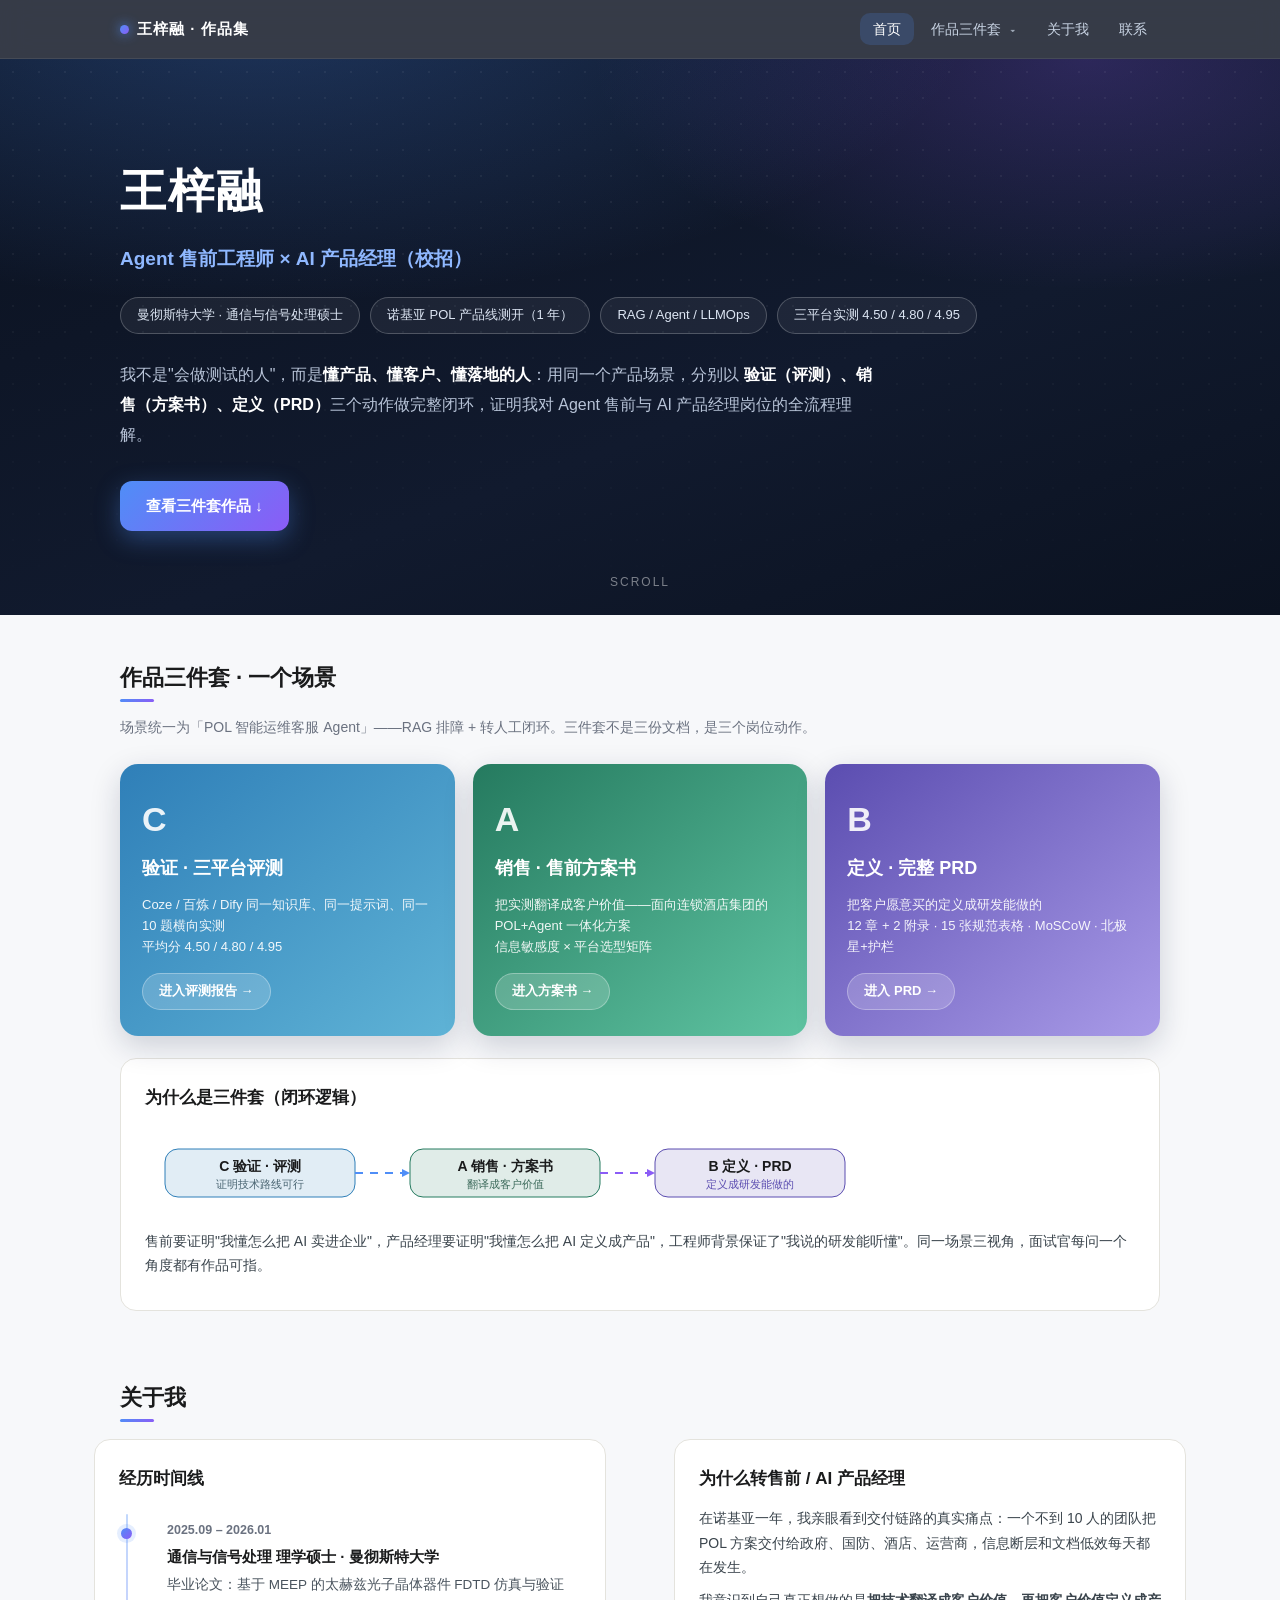
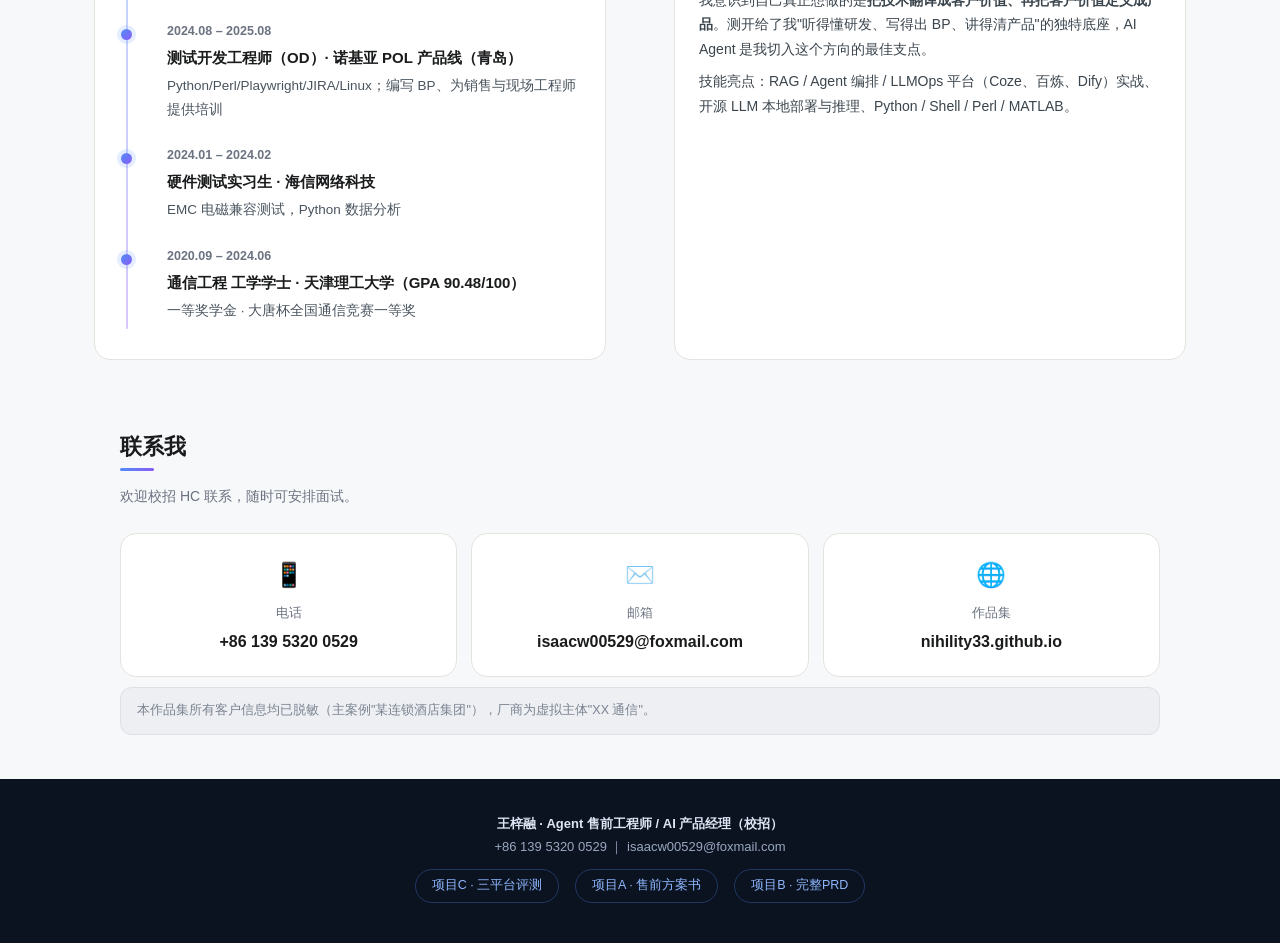
==== commit dc5f35b1: "Inline css/js: polished multi-page portfolio" ====
--- a/index.html
+++ b/index.html
@@ -4,7 +4,172 @@
 <meta charset="UTF-8">
 <meta name="viewport" content="width=device-width, initial-scale=1.0">
 <title>王梓融 · Agent 售前 × AI 产品经理 作品集</title>
-<link rel="stylesheet" href="css/style.css">
+<style>
+/* ===== 作品集共享样式：深色科技风 + 精致动画 ===== */
+:root{
+  --bg:#F7F8FA; --card:#FFFFFF; --line:#E4E3DD;
+  --dark:#0B1220; --dark2:#111A2E;
+  --accent:#4F8EF7; --accent2:#8B5CF6; --green:#2E8B6E; --red:#C21A1A;
+  --text:#1A1B1C; --muted:#6B7280;
+  --grad:linear-gradient(135deg,#4F8EF7 0%,#8B5CF6 100%);
+}
+*{margin:0;padding:0;box-sizing:border-box;}
+html{scroll-behavior:smooth;}
+body{font-family:'PingFang SC','Roboto','Segoe UI',Arial,sans-serif;background:var(--bg);color:var(--text);line-height:1.75;-webkit-font-smoothing:antialiased;}
+a{text-decoration:none;color:inherit;}
+img{max-width:100%;}
+
+/* ===== 导航（毛玻璃 + 子菜单）===== */
+nav{position:sticky;top:0;z-index:100;background:rgba(11,18,32,0.82);backdrop-filter:blur(14px);-webkit-backdrop-filter:blur(14px);border-bottom:1px solid rgba(255,255,255,0.08);}
+nav .inner{max-width:1080px;margin:0 auto;padding:0 20px;display:flex;align-items:center;height:58px;gap:4px;}
+.nav-brand{font-weight:700;color:#fff;font-size:15px;letter-spacing:1px;margin-right:auto;display:flex;align-items:center;gap:8px;}
+.nav-brand .dot{width:9px;height:9px;border-radius:50%;background:var(--grad);box-shadow:0 0 12px rgba(79,143,247,0.9);}
+.nav-item{position:relative;padding:8px 13px;border-radius:10px;color:#C9D4E4;font-size:14px;transition:color .25s,background .25s;}
+.nav-item:hover{color:#fff;background:rgba(255,255,255,0.08);}
+.nav-item.active{color:#fff;background:rgba(79,143,247,0.18);}
+.nav-item.has-sub::after{content:'\25BE';margin-left:5px;font-size:11px;opacity:.7;}
+.dropdown{position:absolute;top:100%;left:0;min-width:230px;background:rgba(17,26,46,0.97);backdrop-filter:blur(14px);border:1px solid rgba(255,255,255,0.10);border-radius:14px;padding:8px;opacity:0;visibility:hidden;transform:translateY(8px);transition:all .28s cubic-bezier(.22,1,.36,1);box-shadow:0 18px 40px rgba(0,0,0,0.45);}
+.nav-item:hover .dropdown,.nav-item:focus-within .dropdown{opacity:1;visibility:visible;transform:translateY(4px);}
+.dropdown a{display:flex;align-items:center;gap:10px;padding:9px 12px;border-radius:9px;color:#D5DEEC;font-size:13.5px;transition:background .2s,color .2s;}
+.dropdown a:hover{background:rgba(79,143,247,0.16);color:#fff;}
+.dropdown .k{flex:0 0 20px;width:20px;height:20px;border-radius:6px;background:var(--grad);color:#fff;font-size:11px;font-weight:700;display:flex;align-items:center;justify-content:center;}
+.dropdown .d{font-size:11px;color:#8FA0B8;display:block;}
+.menu-toggle{display:none;background:none;border:1px solid rgba(255,255,255,0.2);color:#fff;border-radius:9px;padding:7px 12px;font-size:14px;cursor:pointer;}
+
+/* ===== Hero（深色渐变 + 点阵 + 光晕）===== */
+.hero{position:relative;background:radial-gradient(1200px 500px at 20% -10%,rgba(79,143,247,0.28),transparent 60%),radial-gradient(900px 420px at 85% 0%,rgba(139,92,246,0.24),transparent 55%),linear-gradient(160deg,#0B1220 0%,#111A2E 60%,#0B1220 100%);color:#fff;overflow:hidden;}
+.hero::before{content:'';position:absolute;inset:0;background-image:radial-gradient(rgba(255,255,255,0.055) 1px,transparent 1px);background-size:26px 26px;-webkit-mask-image:linear-gradient(180deg,#000 30%,transparent 100%);mask-image:linear-gradient(180deg,#000 30%,transparent 100%);}
+.hero .inner{position:relative;max-width:1080px;margin:0 auto;padding:92px 20px 84px;}
+.hero h1{font-size:46px;font-weight:800;letter-spacing:2px;background:linear-gradient(100deg,#fff 40%,#A5C4FF 75%,#C9B8FF 100%);-webkit-background-clip:text;background-clip:text;-webkit-text-fill-color:transparent;}
+.hero .sub{margin-top:10px;font-size:19px;font-weight:600;color:#8FB8FF;}
+.hero .chips{display:flex;flex-wrap:wrap;gap:10px;margin-top:22px;}
+.hero .chips span{border:1px solid rgba(255,255,255,0.22);background:rgba(255,255,255,0.06);border-radius:999px;padding:6px 16px;font-size:13px;color:#DDE6F4;transition:transform .3s,border-color .3s,background .3s;}
+.hero .chips span:hover{transform:translateY(-3px);border-color:rgba(79,143,247,0.7);background:rgba(79,143,247,0.14);}
+.hero .lead{margin-top:26px;max-width:760px;font-size:16px;color:#B8C4D8;line-height:1.9;}
+.hero .lead b{color:#fff;}
+.hero .cta{display:inline-flex;gap:10px;align-items:center;margin-top:30px;padding:12px 26px;border-radius:12px;background:var(--grad);color:#fff;font-size:15px;font-weight:600;box-shadow:0 8px 24px rgba(79,143,247,0.35);transition:transform .25s,box-shadow .25s;}
+.hero .cta:hover{transform:translateY(-3px);box-shadow:0 14px 34px rgba(79,143,247,0.5);}
+.hero .scroll-hint{position:absolute;bottom:22px;left:50%;transform:translateX(-50%);color:rgba(255,255,255,0.45);font-size:12px;letter-spacing:2px;animation:bob 2.2s ease-in-out infinite;}
+@keyframes bob{0%,100%{transform:translate(-50%,0);opacity:.5}50%{transform:translate(-50%,6px);opacity:1}}
+
+/* ===== 页面头部（子页深色横幅）===== */
+.pagehead{background:radial-gradient(900px 360px at 15% -20%,rgba(79,143,247,0.26),transparent 60%),linear-gradient(160deg,#0B1220,#131C33);color:#fff;padding:56px 20px 44px;text-align:center;}
+.pagehead .crumb{font-size:12.5px;color:#8FA0B8;letter-spacing:1px;}
+.pagehead .crumb b{color:#A5C4FF;}
+.pagehead h1{font-size:30px;font-weight:800;margin-top:10px;letter-spacing:1px;}
+.pagehead p{font-size:14.5px;color:#B8C4D8;max-width:720px;margin:12px auto 0;}
+
+/* ===== 内容容器 ===== */
+section{padding:44px 0;}
+.wrap{max-width:1080px;margin:0 auto;padding:0 20px;}
+.sec-title{font-size:22px;font-weight:700;margin-bottom:6px;position:relative;display:inline-block;}
+.sec-title::after{content:'';position:absolute;left:0;bottom:-5px;width:34px;height:3px;border-radius:2px;background:var(--grad);}
+.sec-desc{font-size:14px;color:var(--muted);margin:12px 0 24px;}
+
+/* ===== 卡片 ===== */
+.card{background:var(--card);border:1px solid var(--line);border-radius:16px;padding:24px;margin-bottom:16px;transition:transform .35s cubic-bezier(.22,1,.36,1),box-shadow .35s,border-color .35s;}
+.card:hover{transform:translateY(-4px);box-shadow:0 16px 40px rgba(15,30,60,0.10);border-color:#C9D9EE;}
+.card h3{font-size:17px;margin-bottom:12px;}
+.card p{font-size:14px;color:#3A444C;margin-bottom:8px;}
+.card ul{font-size:14px;color:#3A444C;padding-left:20px;margin-bottom:8px;}
+.card li{margin-bottom:5px;}
+.note{font-size:12.5px;color:#7A8391;background:rgba(15,30,60,0.04);border:1px solid rgba(15,30,60,0.07);border-radius:12px;padding:12px 16px;margin-top:10px;}
+
+/* ===== 表格 ===== */
+table{width:100%;border-collapse:collapse;font-size:13.5px;margin:10px 0 4px;}
+th,td{border:1px solid #DCE3E8;padding:9px 11px;text-align:left;}
+th{background:#D9D9D9;font-weight:600;font-size:13px;}
+tr:nth-child(even) td{background:#F8F9FB;}
+td.hl{color:var(--green);font-weight:600;}
+tbody tr:hover td{background:#EFF4FB;}
+
+/* ===== 徽章 ===== */
+.badge{display:inline-block;background:#EEF5F9;color:#1F5E77;border:1px solid #C9DEE9;border-radius:6px;padding:1px 8px;font-size:12px;font-weight:600;margin-right:6px;}
+.badge.m{background:#F0F7F2;color:#2E8B6E;border-color:#C4E4D3;}
+.badge.s{background:#F5F1EC;color:#8A6D3B;border-color:#E4D5BE;}
+
+/* ===== 三件套卡片（3D hover）===== */
+.cards3{display:flex;flex-wrap:wrap;gap:18px;margin-top:8px;}
+.tcard{flex:1 1 280px;min-width:260px;position:relative;border-radius:18px;padding:26px 22px;color:#fff;overflow:hidden;transform-style:preserve-3d;transition:transform .45s cubic-bezier(.22,1,.36,1),box-shadow .45s;box-shadow:0 10px 30px rgba(15,30,60,0.18);cursor:pointer;}
+.tcard:hover{transform:translateY(-8px) rotateX(2deg);box-shadow:0 26px 54px rgba(15,30,60,0.30);}
+.tcard::before{content:'';position:absolute;top:-40%;left:-30%;width:70%;height:130%;background:radial-gradient(circle at center,rgba(255,255,255,0.28),transparent 65%);opacity:0;transition:opacity .5s;pointer-events:none;}
+.tcard:hover::before{opacity:1;}
+.tcard .k{font-size:34px;font-weight:800;opacity:0.9;}
+.tcard .tt{font-size:18px;font-weight:700;margin-top:4px;}
+.tcard .dd{font-size:13px;opacity:0.92;margin-top:10px;line-height:1.6;}
+.tcard .go{display:inline-block;margin-top:16px;font-size:13px;font-weight:600;background:rgba(255,255,255,0.18);border:1px solid rgba(255,255,255,0.3);border-radius:999px;padding:6px 16px;transition:background .3s,transform .3s;}
+.tcard:hover .go{background:rgba(255,255,255,0.3);transform:translateX(4px);}
+.tc-c{background:linear-gradient(140deg,#2F7FB8,#5FB3D6);}
+.tc-a{background:linear-gradient(140deg,#257A5F,#5FC4A2);}
+.tc-b{background:linear-gradient(140deg,#5B4DB0,#A99BE8);}
+
+/* ===== 统计卡（count-up）===== */
+.stats{display:flex;flex-wrap:wrap;gap:14px;margin-top:8px;}
+.stat{flex:1 1 150px;min-width:150px;background:var(--card);border:1px solid var(--line);border-radius:16px;padding:18px 14px;text-align:center;transition:transform .3s,box-shadow .3s;}
+.stat:hover{transform:translateY(-4px);box-shadow:0 14px 34px rgba(15,30,60,0.10);}
+.stat .v{font-size:27px;font-weight:800;color:var(--green);}
+.stat .l{font-size:12.5px;color:var(--muted);margin-top:3px;}
+
+/* ===== 双栏 ===== */
+.two{display:flex;flex-wrap:wrap;gap:16px;}
+.two>div{flex:1 1 320px;min-width:280px;}
+
+/* ===== 时间线（关于我）===== */
+.timeline{position:relative;padding-left:26px;margin-top:14px;}
+.timeline::before{content:'';position:absolute;left:7px;top:6px;bottom:6px;width:2px;background:linear-gradient(180deg,#4F8EF7,#8B5CF6);opacity:.35;border-radius:2px;}
+.tl-item{position:relative;padding:12px 0 12px 22px;}
+.tl-item::before{content:'';position:absolute;left:-24px;top:20px;width:11px;height:11px;border-radius:50%;background:var(--grad);box-shadow:0 0 0 4px rgba(79,143,247,0.15);}
+.tl-item .when{font-size:12.5px;color:var(--muted);font-weight:600;}
+.tl-item .what{font-size:15px;font-weight:600;margin-top:2px;}
+.tl-item .desc{font-size:13.5px;color:#4A545E;margin-top:3px;}
+
+/* ===== 流程 SVG 动画 ===== */
+.flowline{stroke-dasharray:8 7;animation:dash 1.1s linear infinite;}
+@keyframes dash{to{stroke-dashoffset:-15;}}
+.pulse{animation:pulse 2s ease-in-out infinite;}
+@keyframes pulse{0%,100%{opacity:.5}50%{opacity:1}}
+
+/* ===== 联系区 ===== */
+.contact{display:flex;flex-wrap:wrap;gap:14px;}
+.c-item{flex:1 1 240px;min-width:220px;background:var(--card);border:1px solid var(--line);border-radius:16px;padding:20px;text-align:center;transition:transform .3s,box-shadow .3s,border-color .3s;}
+.c-item:hover{transform:translateY(-4px);box-shadow:0 14px 34px rgba(15,30,60,0.10);border-color:#C9D9EE;}
+.c-item .ic{font-size:24px;}
+.c-item .t{font-size:13px;color:var(--muted);margin-top:6px;}
+.c-item .v{font-size:16px;font-weight:700;margin-top:4px;}
+
+/* ===== Footer ===== */
+footer{background:var(--dark);color:#9AA8BF;padding:34px 20px 40px;text-align:center;font-size:13px;}
+footer b{color:#DDE6F4;}
+footer .links{margin-top:10px;display:flex;gap:16px;justify-content:center;flex-wrap:wrap;}
+footer .links a{color:#8FB8FF;border:1px solid rgba(79,143,247,0.3);border-radius:999px;padding:5px 16px;font-size:12.5px;transition:all .3s;}
+footer .links a:hover{background:rgba(79,143,247,0.15);transform:translateY(-2px);}
+
+/* ===== 滚动渐入动画 ===== */
+.reveal{opacity:0;transform:translateY(26px);transition:opacity .7s cubic-bezier(.22,1,.36,1),transform .7s cubic-bezier(.22,1,.36,1);}
+.reveal.in{opacity:1;transform:none;}
+.reveal.l{transform:translateX(-26px);}
+.reveal.r{transform:translateX(26px);}
+
+/* ===== 返回顶部 ===== */
+#topBtn{position:fixed;right:24px;bottom:26px;width:44px;height:44px;border-radius:50%;background:var(--grad);color:#fff;border:none;font-size:18px;cursor:pointer;opacity:0;visibility:hidden;transform:translateY(12px);transition:all .35s;box-shadow:0 8px 22px rgba(79,143,247,0.4);z-index:90;}
+#topBtn.show{opacity:1;visibility:visible;transform:none;}
+#topBtn:hover{transform:translateY(-3px);}
+
+/* ===== 页面切换淡入 ===== */
+body{animation:pageIn .5s ease;}
+@keyframes pageIn{from{opacity:0;transform:translateY(8px)}to{opacity:1;transform:none}}
+
+/* ===== 响应式 ===== */
+@media (max-width:720px){
+  .hero h1{font-size:30px;}
+  .menu-toggle{display:block;}
+  .nav-links{display:none;position:absolute;top:58px;left:0;right:0;background:rgba(11,18,32,0.97);flex-direction:column;padding:10px 16px;gap:2px;border-bottom:1px solid rgba(255,255,255,0.1);}
+  .nav-links.open{display:flex;}
+  .dropdown{position:static;opacity:1;visibility:visible;transform:none;background:transparent;border:none;box-shadow:none;padding-left:14px;min-width:0;}
+  .tcard:hover{transform:translateY(-6px);}
+}
+
+</style>
 </head>
 <body>
 
@@ -168,6 +333,79 @@
 </footer>
 
 <button id="topBtn">↑</button>
-<script src="js/app.js"></script>
+<script>
+/* ===== 作品集交互脚本 ===== */
+(function(){
+  'use strict';
+  var doc = document;
+
+  /* 1. 滚动渐入（IntersectionObserver） */
+  var revealEls = doc.querySelectorAll('.reveal');
+  if ('IntersectionObserver' in window && revealEls.length) {
+    var io = new IntersectionObserver(function(entries){
+      entries.forEach(function(en){
+        if (en.isIntersecting) {
+          en.target.classList.add('in');
+          io.unobserve(en.target);
+        }
+      });
+    }, { threshold: 0.12, rootMargin: '0px 0px -30px 0px' });
+    revealEls.forEach(function(el){ io.observe(el); });
+  } else {
+    revealEls.forEach(function(el){ el.classList.add('in'); });
+  }
+
+  /* 2. 数字滚动（count-up） */
+  var nums = doc.querySelectorAll('[data-count]');
+  if ('IntersectionObserver' in window && nums.length) {
+    var nio = new IntersectionObserver(function(entries){
+      entries.forEach(function(en){
+        if (!en.isIntersecting) return;
+        var el = en.target, target = parseFloat(el.getAttribute('data-count'));
+        var decimals = (el.getAttribute('data-dec') || '0').length;
+        var dur = 1100, start = null;
+        function step(ts){
+          if (!start) start = ts;
+          var p = Math.min((ts - start) / dur, 1);
+          var ease = 1 - Math.pow(1 - p, 3);
+          var v = target * ease;
+          el.textContent = decimals ? v.toFixed(decimals) : Math.round(v).toString();
+          if (p < 1) requestAnimationFrame(step);
+        }
+        requestAnimationFrame(step);
+        nio.unobserve(el);
+      });
+    }, { threshold: 0.4 });
+    nums.forEach(function(el){ nio.observe(el); });
+  }
+
+  /* 3. 移动端菜单 */
+  var toggle = doc.querySelector('.menu-toggle');
+  var links = doc.querySelector('.nav-links');
+  if (toggle && links) {
+    toggle.addEventListener('click', function(){
+      links.classList.toggle('open');
+      toggle.textContent = links.classList.contains('open') ? '关闭' : '菜单';
+    });
+  }
+
+  /* 4. 返回顶部 */
+  var topBtn = doc.getElementById('topBtn');
+  if (topBtn) {
+    window.addEventListener('scroll', function(){
+      if (window.scrollY > 420) topBtn.classList.add('show');
+      else topBtn.classList.remove('show');
+    }, { passive: true });
+    topBtn.addEventListener('click', function(){
+      window.scrollTo({ top: 0, behavior: 'smooth' });
+    });
+  }
+
+  /* 5. 年份 */
+  var y = doc.getElementById('year');
+  if (y) y.textContent = new Date().getFullYear();
+})();
+
+</script>
 </body>
 </html>
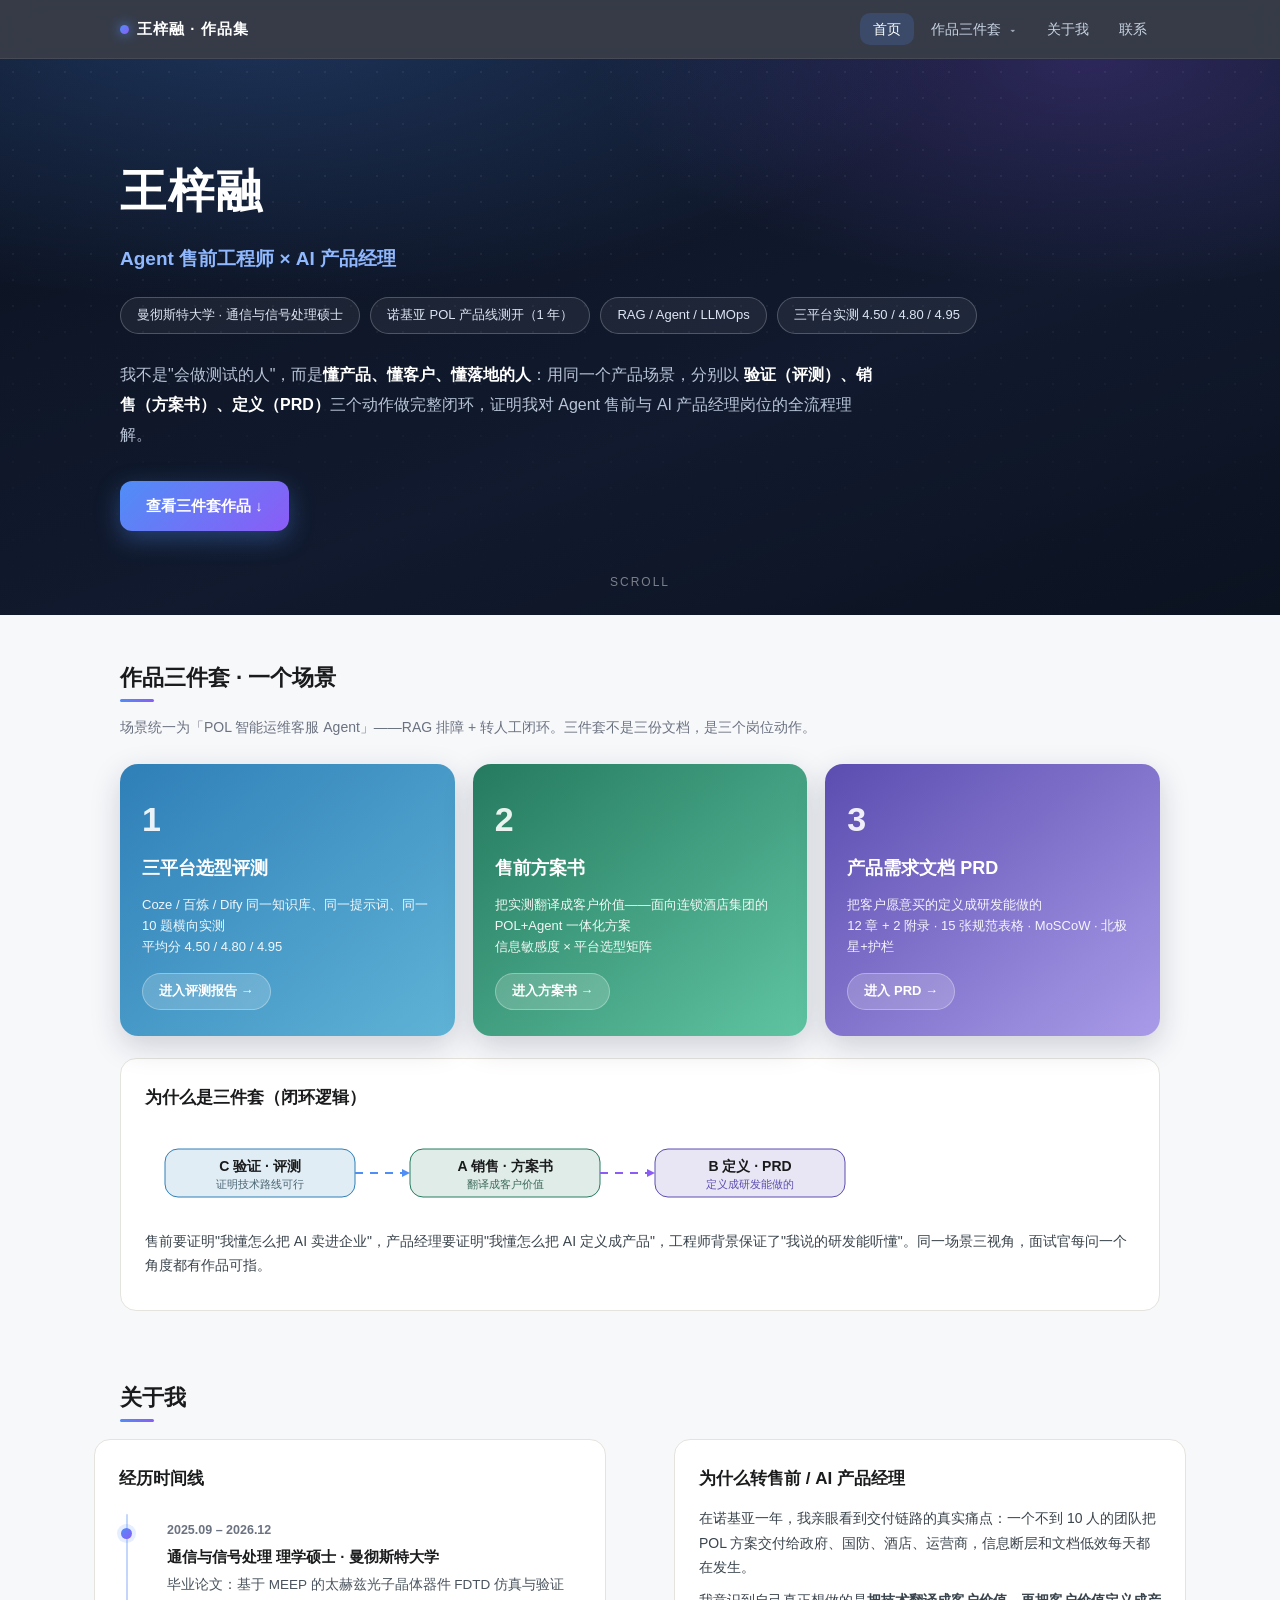
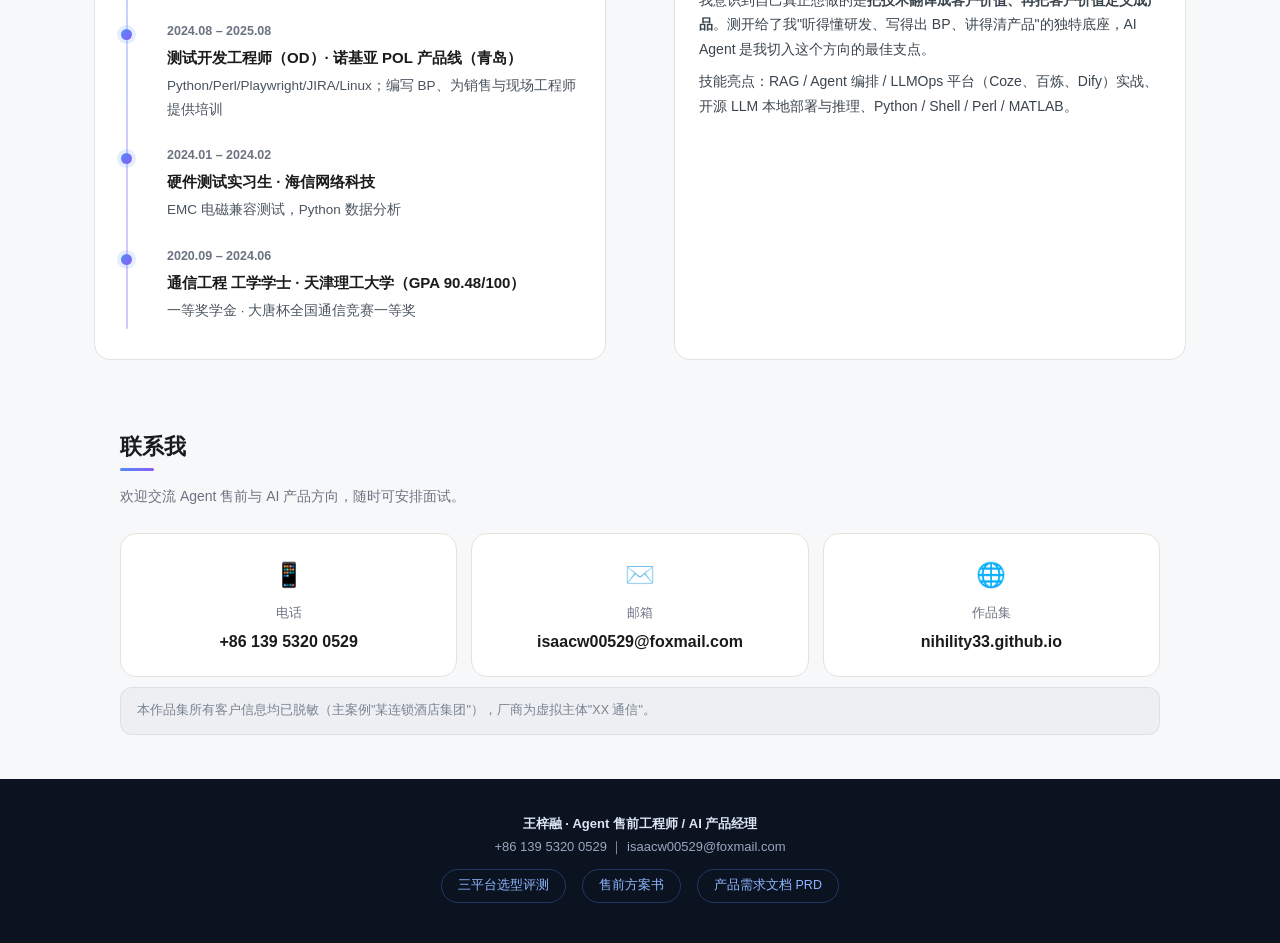
==== commit b9ead5ec: "Rename projects to actual names + full evaluation report" ====
--- a/index.html
+++ b/index.html
@@ -181,9 +181,9 @@
       <a class="nav-item active" href="index.html">首页</a>
       <span class="nav-item has-sub">作品三件套
         <div class="dropdown">
-          <a href="project-c.html"><span class="k">C</span><span>验证 · 三平台评测<span class="d">Coze / 百炼 / Dify 实测 4.50/4.80/4.95</span></span></a>
-          <a href="project-a.html"><span class="k">A</span><span>销售 · 售前方案书<span class="d">给酒店的 POL+Agent 一体化方案</span></span></a>
-          <a href="project-b.html"><span class="k">B</span><span>定义 · 完整 PRD<span class="d">12 章 + 2 附录 · 15 张规范表格</span></span></a>
+          <a href="project-c.html"><span class="k">1</span><span>三平台选型评测<span class="d">Coze / 百炼 / Dify 实测 4.50/4.80/4.95</span></span></a>
+          <a href="project-a.html"><span class="k">2</span><span>售前方案书<span class="d">给酒店的 POL+Agent 一体化方案</span></span></a>
+          <a href="project-b.html"><span class="k">3</span><span>产品需求文档 PRD<span class="d">12 章 + 2 附录 · 15 张规范表格</span></span></a>
         </div>
       </span>
       <a class="nav-item" href="index.html#about">关于我</a>
@@ -195,7 +195,7 @@
 <div class="hero">
   <div class="inner">
     <h1>王梓融</h1>
-    <div class="sub">Agent 售前工程师 × AI 产品经理（校招）</div>
+    <div class="sub">Agent 售前工程师 × AI 产品经理</div>
     <div class="chips">
       <span>曼彻斯特大学 · 通信与信号处理硕士</span>
       <span>诺基亚 POL 产品线测开（1 年）</span>
@@ -215,20 +215,20 @@
     <div class="sec-desc reveal">场景统一为「POL 智能运维客服 Agent」——RAG 排障 + 转人工闭环。三件套不是三份文档，是三个岗位动作。</div>
     <div class="cards3">
       <a class="tcard tc-c reveal" href="project-c.html" style="transition-delay:.05s">
-        <div class="k">C</div>
-        <div class="tt">验证 · 三平台评测</div>
+        <div class="k">1</div>
+        <div class="tt">三平台选型评测</div>
         <div class="dd">Coze / 百炼 / Dify 同一知识库、同一提示词、同一 10 题横向实测<br>平均分 4.50 / 4.80 / 4.95</div>
         <div class="go">进入评测报告 →</div>
       </a>
       <a class="tcard tc-a reveal" href="project-a.html" style="transition-delay:.15s">
-        <div class="k">A</div>
-        <div class="tt">销售 · 售前方案书</div>
+        <div class="k">2</div>
+        <div class="tt">售前方案书</div>
         <div class="dd">把实测翻译成客户价值——面向连锁酒店集团的 POL+Agent 一体化方案<br>信息敏感度 × 平台选型矩阵</div>
         <div class="go">进入方案书 →</div>
       </a>
       <a class="tcard tc-b reveal" href="project-b.html" style="transition-delay:.25s">
-        <div class="k">B</div>
-        <div class="tt">定义 · 完整 PRD</div>
+        <div class="k">3</div>
+        <div class="tt">产品需求文档 PRD</div>
         <div class="dd">把客户愿意买的定义成研发能做的<br>12 章 + 2 附录 · 15 张规范表格 · MoSCoW · 北极星+护栏</div>
         <div class="go">进入 PRD →</div>
       </a>
@@ -264,7 +264,7 @@
         <h3>经历时间线</h3>
         <div class="timeline">
           <div class="tl-item">
-            <div class="when">2025.09 – 2026.01</div>
+            <div class="when">2025.09 – 2026.12</div>
             <div class="what">通信与信号处理 理学硕士 · 曼彻斯特大学</div>
             <div class="desc">毕业论文：基于 MEEP 的太赫兹光子晶体器件 FDTD 仿真与验证</div>
           </div>
@@ -298,7 +298,7 @@
 <section id="contact" style="padding-top:8px">
   <div class="wrap">
     <div class="sec-title reveal">联系我</div>
-    <div class="sec-desc reveal">欢迎校招 HC 联系，随时可安排面试。</div>
+    <div class="sec-desc reveal">欢迎交流 Agent 售前与 AI 产品方向，随时可安排面试。</div>
     <div class="contact">
       <div class="c-item reveal" style="transition-delay:.05s">
         <div class="ic">📱</div>
@@ -322,12 +322,12 @@
 
 <footer>
   <div class="wrap">
-    <b>王梓融 · Agent 售前工程师 / AI 产品经理（校招）</b><br>
+    <b>王梓融 · Agent 售前工程师 / AI 产品经理</b><br>
     +86 139 5320 0529 ｜ isaacw00529@foxmail.com<br>
     <div class="links">
-      <a href="project-c.html">项目C · 三平台评测</a>
-      <a href="project-a.html">项目A · 售前方案书</a>
-      <a href="project-b.html">项目B · 完整PRD</a>
+      <a href="project-c.html">三平台选型评测</a>
+      <a href="project-a.html">售前方案书</a>
+      <a href="project-b.html">产品需求文档 PRD</a>
     </div>
   </div>
 </footer>
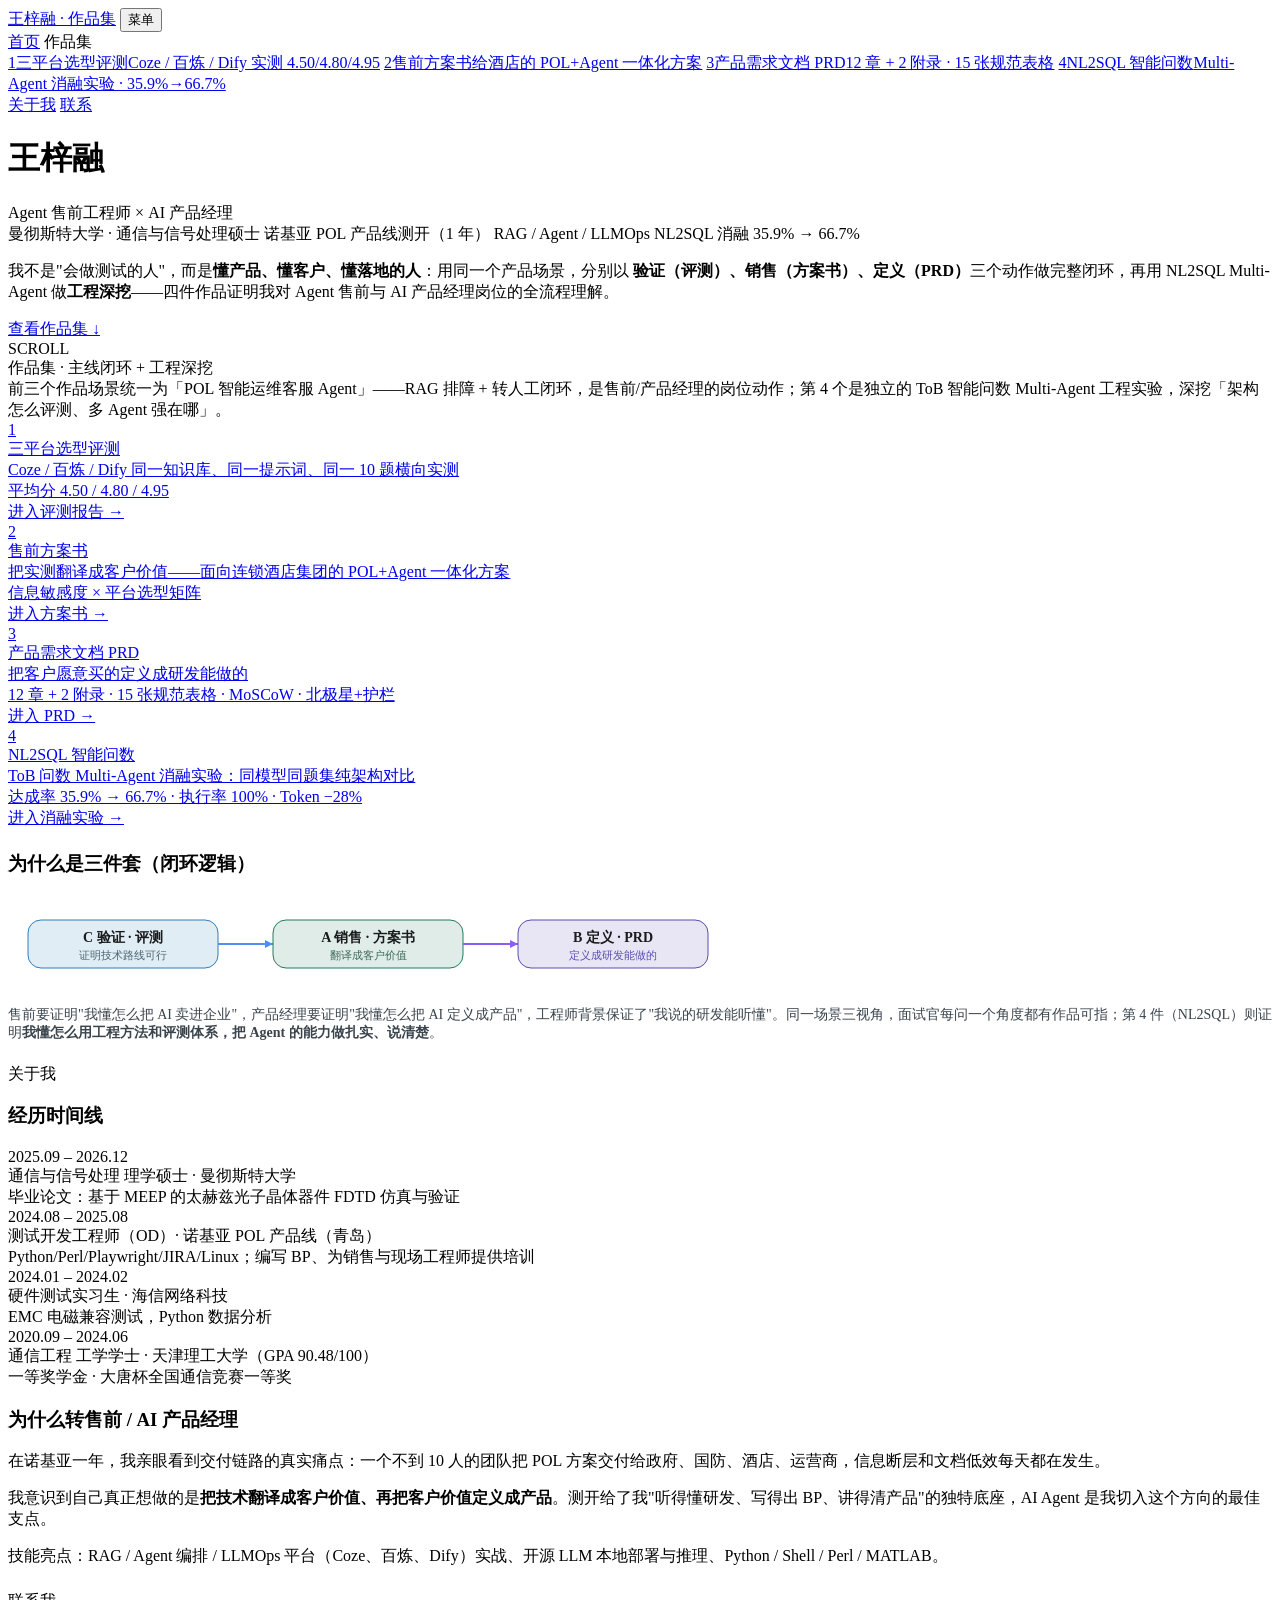
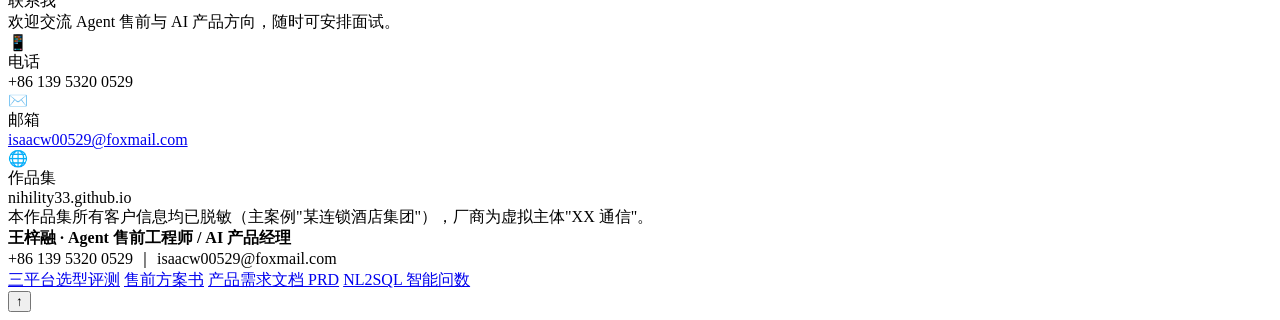
==== commit 0bb76e63: "Add NL2SQL Multi-Agent project + update all nav to 4 works" ====
--- a/index.html
+++ b/index.html
@@ -4,172 +4,7 @@
 <meta charset="UTF-8">
 <meta name="viewport" content="width=device-width, initial-scale=1.0">
 <title>王梓融 · Agent 售前 × AI 产品经理 作品集</title>
-<style>
-/* ===== 作品集共享样式：深色科技风 + 精致动画 ===== */
-:root{
-  --bg:#F7F8FA; --card:#FFFFFF; --line:#E4E3DD;
-  --dark:#0B1220; --dark2:#111A2E;
-  --accent:#4F8EF7; --accent2:#8B5CF6; --green:#2E8B6E; --red:#C21A1A;
-  --text:#1A1B1C; --muted:#6B7280;
-  --grad:linear-gradient(135deg,#4F8EF7 0%,#8B5CF6 100%);
-}
-*{margin:0;padding:0;box-sizing:border-box;}
-html{scroll-behavior:smooth;}
-body{font-family:'PingFang SC','Roboto','Segoe UI',Arial,sans-serif;background:var(--bg);color:var(--text);line-height:1.75;-webkit-font-smoothing:antialiased;}
-a{text-decoration:none;color:inherit;}
-img{max-width:100%;}
-
-/* ===== 导航（毛玻璃 + 子菜单）===== */
-nav{position:sticky;top:0;z-index:100;background:rgba(11,18,32,0.82);backdrop-filter:blur(14px);-webkit-backdrop-filter:blur(14px);border-bottom:1px solid rgba(255,255,255,0.08);}
-nav .inner{max-width:1080px;margin:0 auto;padding:0 20px;display:flex;align-items:center;height:58px;gap:4px;}
-.nav-brand{font-weight:700;color:#fff;font-size:15px;letter-spacing:1px;margin-right:auto;display:flex;align-items:center;gap:8px;}
-.nav-brand .dot{width:9px;height:9px;border-radius:50%;background:var(--grad);box-shadow:0 0 12px rgba(79,143,247,0.9);}
-.nav-item{position:relative;padding:8px 13px;border-radius:10px;color:#C9D4E4;font-size:14px;transition:color .25s,background .25s;}
-.nav-item:hover{color:#fff;background:rgba(255,255,255,0.08);}
-.nav-item.active{color:#fff;background:rgba(79,143,247,0.18);}
-.nav-item.has-sub::after{content:'\25BE';margin-left:5px;font-size:11px;opacity:.7;}
-.dropdown{position:absolute;top:100%;left:0;min-width:230px;background:rgba(17,26,46,0.97);backdrop-filter:blur(14px);border:1px solid rgba(255,255,255,0.10);border-radius:14px;padding:8px;opacity:0;visibility:hidden;transform:translateY(8px);transition:all .28s cubic-bezier(.22,1,.36,1);box-shadow:0 18px 40px rgba(0,0,0,0.45);}
-.nav-item:hover .dropdown,.nav-item:focus-within .dropdown{opacity:1;visibility:visible;transform:translateY(4px);}
-.dropdown a{display:flex;align-items:center;gap:10px;padding:9px 12px;border-radius:9px;color:#D5DEEC;font-size:13.5px;transition:background .2s,color .2s;}
-.dropdown a:hover{background:rgba(79,143,247,0.16);color:#fff;}
-.dropdown .k{flex:0 0 20px;width:20px;height:20px;border-radius:6px;background:var(--grad);color:#fff;font-size:11px;font-weight:700;display:flex;align-items:center;justify-content:center;}
-.dropdown .d{font-size:11px;color:#8FA0B8;display:block;}
-.menu-toggle{display:none;background:none;border:1px solid rgba(255,255,255,0.2);color:#fff;border-radius:9px;padding:7px 12px;font-size:14px;cursor:pointer;}
-
-/* ===== Hero（深色渐变 + 点阵 + 光晕）===== */
-.hero{position:relative;background:radial-gradient(1200px 500px at 20% -10%,rgba(79,143,247,0.28),transparent 60%),radial-gradient(900px 420px at 85% 0%,rgba(139,92,246,0.24),transparent 55%),linear-gradient(160deg,#0B1220 0%,#111A2E 60%,#0B1220 100%);color:#fff;overflow:hidden;}
-.hero::before{content:'';position:absolute;inset:0;background-image:radial-gradient(rgba(255,255,255,0.055) 1px,transparent 1px);background-size:26px 26px;-webkit-mask-image:linear-gradient(180deg,#000 30%,transparent 100%);mask-image:linear-gradient(180deg,#000 30%,transparent 100%);}
-.hero .inner{position:relative;max-width:1080px;margin:0 auto;padding:92px 20px 84px;}
-.hero h1{font-size:46px;font-weight:800;letter-spacing:2px;background:linear-gradient(100deg,#fff 40%,#A5C4FF 75%,#C9B8FF 100%);-webkit-background-clip:text;background-clip:text;-webkit-text-fill-color:transparent;}
-.hero .sub{margin-top:10px;font-size:19px;font-weight:600;color:#8FB8FF;}
-.hero .chips{display:flex;flex-wrap:wrap;gap:10px;margin-top:22px;}
-.hero .chips span{border:1px solid rgba(255,255,255,0.22);background:rgba(255,255,255,0.06);border-radius:999px;padding:6px 16px;font-size:13px;color:#DDE6F4;transition:transform .3s,border-color .3s,background .3s;}
-.hero .chips span:hover{transform:translateY(-3px);border-color:rgba(79,143,247,0.7);background:rgba(79,143,247,0.14);}
-.hero .lead{margin-top:26px;max-width:760px;font-size:16px;color:#B8C4D8;line-height:1.9;}
-.hero .lead b{color:#fff;}
-.hero .cta{display:inline-flex;gap:10px;align-items:center;margin-top:30px;padding:12px 26px;border-radius:12px;background:var(--grad);color:#fff;font-size:15px;font-weight:600;box-shadow:0 8px 24px rgba(79,143,247,0.35);transition:transform .25s,box-shadow .25s;}
-.hero .cta:hover{transform:translateY(-3px);box-shadow:0 14px 34px rgba(79,143,247,0.5);}
-.hero .scroll-hint{position:absolute;bottom:22px;left:50%;transform:translateX(-50%);color:rgba(255,255,255,0.45);font-size:12px;letter-spacing:2px;animation:bob 2.2s ease-in-out infinite;}
-@keyframes bob{0%,100%{transform:translate(-50%,0);opacity:.5}50%{transform:translate(-50%,6px);opacity:1}}
-
-/* ===== 页面头部（子页深色横幅）===== */
-.pagehead{background:radial-gradient(900px 360px at 15% -20%,rgba(79,143,247,0.26),transparent 60%),linear-gradient(160deg,#0B1220,#131C33);color:#fff;padding:56px 20px 44px;text-align:center;}
-.pagehead .crumb{font-size:12.5px;color:#8FA0B8;letter-spacing:1px;}
-.pagehead .crumb b{color:#A5C4FF;}
-.pagehead h1{font-size:30px;font-weight:800;margin-top:10px;letter-spacing:1px;}
-.pagehead p{font-size:14.5px;color:#B8C4D8;max-width:720px;margin:12px auto 0;}
-
-/* ===== 内容容器 ===== */
-section{padding:44px 0;}
-.wrap{max-width:1080px;margin:0 auto;padding:0 20px;}
-.sec-title{font-size:22px;font-weight:700;margin-bottom:6px;position:relative;display:inline-block;}
-.sec-title::after{content:'';position:absolute;left:0;bottom:-5px;width:34px;height:3px;border-radius:2px;background:var(--grad);}
-.sec-desc{font-size:14px;color:var(--muted);margin:12px 0 24px;}
-
-/* ===== 卡片 ===== */
-.card{background:var(--card);border:1px solid var(--line);border-radius:16px;padding:24px;margin-bottom:16px;transition:transform .35s cubic-bezier(.22,1,.36,1),box-shadow .35s,border-color .35s;}
-.card:hover{transform:translateY(-4px);box-shadow:0 16px 40px rgba(15,30,60,0.10);border-color:#C9D9EE;}
-.card h3{font-size:17px;margin-bottom:12px;}
-.card p{font-size:14px;color:#3A444C;margin-bottom:8px;}
-.card ul{font-size:14px;color:#3A444C;padding-left:20px;margin-bottom:8px;}
-.card li{margin-bottom:5px;}
-.note{font-size:12.5px;color:#7A8391;background:rgba(15,30,60,0.04);border:1px solid rgba(15,30,60,0.07);border-radius:12px;padding:12px 16px;margin-top:10px;}
-
-/* ===== 表格 ===== */
-table{width:100%;border-collapse:collapse;font-size:13.5px;margin:10px 0 4px;}
-th,td{border:1px solid #DCE3E8;padding:9px 11px;text-align:left;}
-th{background:#D9D9D9;font-weight:600;font-size:13px;}
-tr:nth-child(even) td{background:#F8F9FB;}
-td.hl{color:var(--green);font-weight:600;}
-tbody tr:hover td{background:#EFF4FB;}
-
-/* ===== 徽章 ===== */
-.badge{display:inline-block;background:#EEF5F9;color:#1F5E77;border:1px solid #C9DEE9;border-radius:6px;padding:1px 8px;font-size:12px;font-weight:600;margin-right:6px;}
-.badge.m{background:#F0F7F2;color:#2E8B6E;border-color:#C4E4D3;}
-.badge.s{background:#F5F1EC;color:#8A6D3B;border-color:#E4D5BE;}
-
-/* ===== 三件套卡片（3D hover）===== */
-.cards3{display:flex;flex-wrap:wrap;gap:18px;margin-top:8px;}
-.tcard{flex:1 1 280px;min-width:260px;position:relative;border-radius:18px;padding:26px 22px;color:#fff;overflow:hidden;transform-style:preserve-3d;transition:transform .45s cubic-bezier(.22,1,.36,1),box-shadow .45s;box-shadow:0 10px 30px rgba(15,30,60,0.18);cursor:pointer;}
-.tcard:hover{transform:translateY(-8px) rotateX(2deg);box-shadow:0 26px 54px rgba(15,30,60,0.30);}
-.tcard::before{content:'';position:absolute;top:-40%;left:-30%;width:70%;height:130%;background:radial-gradient(circle at center,rgba(255,255,255,0.28),transparent 65%);opacity:0;transition:opacity .5s;pointer-events:none;}
-.tcard:hover::before{opacity:1;}
-.tcard .k{font-size:34px;font-weight:800;opacity:0.9;}
-.tcard .tt{font-size:18px;font-weight:700;margin-top:4px;}
-.tcard .dd{font-size:13px;opacity:0.92;margin-top:10px;line-height:1.6;}
-.tcard .go{display:inline-block;margin-top:16px;font-size:13px;font-weight:600;background:rgba(255,255,255,0.18);border:1px solid rgba(255,255,255,0.3);border-radius:999px;padding:6px 16px;transition:background .3s,transform .3s;}
-.tcard:hover .go{background:rgba(255,255,255,0.3);transform:translateX(4px);}
-.tc-c{background:linear-gradient(140deg,#2F7FB8,#5FB3D6);}
-.tc-a{background:linear-gradient(140deg,#257A5F,#5FC4A2);}
-.tc-b{background:linear-gradient(140deg,#5B4DB0,#A99BE8);}
-
-/* ===== 统计卡（count-up）===== */
-.stats{display:flex;flex-wrap:wrap;gap:14px;margin-top:8px;}
-.stat{flex:1 1 150px;min-width:150px;background:var(--card);border:1px solid var(--line);border-radius:16px;padding:18px 14px;text-align:center;transition:transform .3s,box-shadow .3s;}
-.stat:hover{transform:translateY(-4px);box-shadow:0 14px 34px rgba(15,30,60,0.10);}
-.stat .v{font-size:27px;font-weight:800;color:var(--green);}
-.stat .l{font-size:12.5px;color:var(--muted);margin-top:3px;}
-
-/* ===== 双栏 ===== */
-.two{display:flex;flex-wrap:wrap;gap:16px;}
-.two>div{flex:1 1 320px;min-width:280px;}
-
-/* ===== 时间线（关于我）===== */
-.timeline{position:relative;padding-left:26px;margin-top:14px;}
-.timeline::before{content:'';position:absolute;left:7px;top:6px;bottom:6px;width:2px;background:linear-gradient(180deg,#4F8EF7,#8B5CF6);opacity:.35;border-radius:2px;}
-.tl-item{position:relative;padding:12px 0 12px 22px;}
-.tl-item::before{content:'';position:absolute;left:-24px;top:20px;width:11px;height:11px;border-radius:50%;background:var(--grad);box-shadow:0 0 0 4px rgba(79,143,247,0.15);}
-.tl-item .when{font-size:12.5px;color:var(--muted);font-weight:600;}
-.tl-item .what{font-size:15px;font-weight:600;margin-top:2px;}
-.tl-item .desc{font-size:13.5px;color:#4A545E;margin-top:3px;}
-
-/* ===== 流程 SVG 动画 ===== */
-.flowline{stroke-dasharray:8 7;animation:dash 1.1s linear infinite;}
-@keyframes dash{to{stroke-dashoffset:-15;}}
-.pulse{animation:pulse 2s ease-in-out infinite;}
-@keyframes pulse{0%,100%{opacity:.5}50%{opacity:1}}
-
-/* ===== 联系区 ===== */
-.contact{display:flex;flex-wrap:wrap;gap:14px;}
-.c-item{flex:1 1 240px;min-width:220px;background:var(--card);border:1px solid var(--line);border-radius:16px;padding:20px;text-align:center;transition:transform .3s,box-shadow .3s,border-color .3s;}
-.c-item:hover{transform:translateY(-4px);box-shadow:0 14px 34px rgba(15,30,60,0.10);border-color:#C9D9EE;}
-.c-item .ic{font-size:24px;}
-.c-item .t{font-size:13px;color:var(--muted);margin-top:6px;}
-.c-item .v{font-size:16px;font-weight:700;margin-top:4px;}
-
-/* ===== Footer ===== */
-footer{background:var(--dark);color:#9AA8BF;padding:34px 20px 40px;text-align:center;font-size:13px;}
-footer b{color:#DDE6F4;}
-footer .links{margin-top:10px;display:flex;gap:16px;justify-content:center;flex-wrap:wrap;}
-footer .links a{color:#8FB8FF;border:1px solid rgba(79,143,247,0.3);border-radius:999px;padding:5px 16px;font-size:12.5px;transition:all .3s;}
-footer .links a:hover{background:rgba(79,143,247,0.15);transform:translateY(-2px);}
-
-/* ===== 滚动渐入动画 ===== */
-.reveal{opacity:0;transform:translateY(26px);transition:opacity .7s cubic-bezier(.22,1,.36,1),transform .7s cubic-bezier(.22,1,.36,1);}
-.reveal.in{opacity:1;transform:none;}
-.reveal.l{transform:translateX(-26px);}
-.reveal.r{transform:translateX(26px);}
-
-/* ===== 返回顶部 ===== */
-#topBtn{position:fixed;right:24px;bottom:26px;width:44px;height:44px;border-radius:50%;background:var(--grad);color:#fff;border:none;font-size:18px;cursor:pointer;opacity:0;visibility:hidden;transform:translateY(12px);transition:all .35s;box-shadow:0 8px 22px rgba(79,143,247,0.4);z-index:90;}
-#topBtn.show{opacity:1;visibility:visible;transform:none;}
-#topBtn:hover{transform:translateY(-3px);}
-
-/* ===== 页面切换淡入 ===== */
-body{animation:pageIn .5s ease;}
-@keyframes pageIn{from{opacity:0;transform:translateY(8px)}to{opacity:1;transform:none}}
-
-/* ===== 响应式 ===== */
-@media (max-width:720px){
-  .hero h1{font-size:30px;}
-  .menu-toggle{display:block;}
-  .nav-links{display:none;position:absolute;top:58px;left:0;right:0;background:rgba(11,18,32,0.97);flex-direction:column;padding:10px 16px;gap:2px;border-bottom:1px solid rgba(255,255,255,0.1);}
-  .nav-links.open{display:flex;}
-  .dropdown{position:static;opacity:1;visibility:visible;transform:none;background:transparent;border:none;box-shadow:none;padding-left:14px;min-width:0;}
-  .tcard:hover{transform:translateY(-6px);}
-}
-
-</style>
+<link rel="stylesheet" href="css/style.css">
 </head>
 <body>
 
@@ -179,11 +14,12 @@
     <button class="menu-toggle">菜单</button>
     <div class="nav-links">
       <a class="nav-item active" href="index.html">首页</a>
-      <span class="nav-item has-sub">作品三件套
+      <span class="nav-item has-sub">作品集
         <div class="dropdown">
           <a href="project-c.html"><span class="k">1</span><span>三平台选型评测<span class="d">Coze / 百炼 / Dify 实测 4.50/4.80/4.95</span></span></a>
           <a href="project-a.html"><span class="k">2</span><span>售前方案书<span class="d">给酒店的 POL+Agent 一体化方案</span></span></a>
           <a href="project-b.html"><span class="k">3</span><span>产品需求文档 PRD<span class="d">12 章 + 2 附录 · 15 张规范表格</span></span></a>
+          <a href="project-d.html"><span class="k">4</span><span>NL2SQL 智能问数<span class="d">Multi-Agent 消融实验 · 35.9%→66.7%</span></span></a>
         </div>
       </span>
       <a class="nav-item" href="index.html#about">关于我</a>
@@ -200,19 +36,20 @@
       <span>曼彻斯特大学 · 通信与信号处理硕士</span>
       <span>诺基亚 POL 产品线测开（1 年）</span>
       <span>RAG / Agent / LLMOps</span>
-      <span>三平台实测 4.50 / 4.80 / 4.95</span>
+      <span>NL2SQL 消融 35.9% → 66.7%</span>
     </div>
     <p class="lead">我不是"会做测试的人"，而是<b>懂产品、懂客户、懂落地的人</b>：用同一个产品场景，分别以
-      <b>验证（评测）、销售（方案书）、定义（PRD）</b>三个动作做完整闭环，证明我对 Agent 售前与 AI 产品经理岗位的全流程理解。</p>
-    <a class="cta" href="#works">查看三件套作品 ↓</a>
+      <b>验证（评测）、销售（方案书）、定义（PRD）</b>三个动作做完整闭环，再用 NL2SQL Multi-Agent
+      做<b>工程深挖</b>——四件作品证明我对 Agent 售前与 AI 产品经理岗位的全流程理解。</p>
+    <a class="cta" href="#works">查看作品集 ↓</a>
   </div>
   <div class="scroll-hint">SCROLL</div>
 </div>
 
 <section id="works">
   <div class="wrap">
-    <div class="sec-title reveal">作品三件套 · 一个场景</div>
-    <div class="sec-desc reveal">场景统一为「POL 智能运维客服 Agent」——RAG 排障 + 转人工闭环。三件套不是三份文档，是三个岗位动作。</div>
+    <div class="sec-title reveal">作品集 · 主线闭环 + 工程深挖</div>
+    <div class="sec-desc reveal">前三个作品场景统一为「POL 智能运维客服 Agent」——RAG 排障 + 转人工闭环，是售前/产品经理的岗位动作；第 4 个是独立的 ToB 智能问数 Multi-Agent 工程实验，深挖「架构怎么评测、多 Agent 强在哪」。</div>
     <div class="cards3">
       <a class="tcard tc-c reveal" href="project-c.html" style="transition-delay:.05s">
         <div class="k">1</div>
@@ -231,6 +68,12 @@
         <div class="tt">产品需求文档 PRD</div>
         <div class="dd">把客户愿意买的定义成研发能做的<br>12 章 + 2 附录 · 15 张规范表格 · MoSCoW · 北极星+护栏</div>
         <div class="go">进入 PRD →</div>
+      </a>
+      <a class="tcard tc-d reveal" href="project-d.html" style="transition-delay:.35s">
+        <div class="k">4</div>
+        <div class="tt">NL2SQL 智能问数</div>
+        <div class="dd">ToB 问数 Multi-Agent 消融实验：同模型同题集纯架构对比<br>达成率 35.9% → 66.7% · 执行率 100% · Token −28%</div>
+        <div class="go">进入消融实验 →</div>
       </a>
     </div>
 
@@ -251,7 +94,7 @@
         <text x="605" y="46" font-size="14" fill="#1A1B1C" text-anchor="middle" font-weight="600">B 定义 · PRD</text>
         <text x="605" y="63" font-size="11" fill="#5B4DB0" text-anchor="middle">定义成研发能做的</text>
       </svg>
-      <p style="font-size:14px;color:#3A444C">售前要证明"我懂怎么把 AI 卖进企业"，产品经理要证明"我懂怎么把 AI 定义成产品"，工程师背景保证了"我说的研发能听懂"。同一场景三视角，面试官每问一个角度都有作品可指。</p>
+      <p style="font-size:14px;color:#3A444C">售前要证明"我懂怎么把 AI 卖进企业"，产品经理要证明"我懂怎么把 AI 定义成产品"，工程师背景保证了"我说的研发能听懂"。同一场景三视角，面试官每问一个角度都有作品可指；第 4 件（NL2SQL）则证明<b>我懂怎么用工程方法和评测体系，把 Agent 的能力做扎实、说清楚</b>。</p>
     </div>
   </div>
 </section>
@@ -328,84 +171,12 @@
       <a href="project-c.html">三平台选型评测</a>
       <a href="project-a.html">售前方案书</a>
       <a href="project-b.html">产品需求文档 PRD</a>
+      <a href="project-d.html">NL2SQL 智能问数</a>
     </div>
   </div>
 </footer>
 
 <button id="topBtn">↑</button>
-<script>
-/* ===== 作品集交互脚本 ===== */
-(function(){
-  'use strict';
-  var doc = document;
-
-  /* 1. 滚动渐入（IntersectionObserver） */
-  var revealEls = doc.querySelectorAll('.reveal');
-  if ('IntersectionObserver' in window && revealEls.length) {
-    var io = new IntersectionObserver(function(entries){
-      entries.forEach(function(en){
-        if (en.isIntersecting) {
-          en.target.classList.add('in');
-          io.unobserve(en.target);
-        }
-      });
-    }, { threshold: 0.12, rootMargin: '0px 0px -30px 0px' });
-    revealEls.forEach(function(el){ io.observe(el); });
-  } else {
-    revealEls.forEach(function(el){ el.classList.add('in'); });
-  }
-
-  /* 2. 数字滚动（count-up） */
-  var nums = doc.querySelectorAll('[data-count]');
-  if ('IntersectionObserver' in window && nums.length) {
-    var nio = new IntersectionObserver(function(entries){
-      entries.forEach(function(en){
-        if (!en.isIntersecting) return;
-        var el = en.target, target = parseFloat(el.getAttribute('data-count'));
-        var decimals = (el.getAttribute('data-dec') || '0').length;
-        var dur = 1100, start = null;
-        function step(ts){
-          if (!start) start = ts;
-          var p = Math.min((ts - start) / dur, 1);
-          var ease = 1 - Math.pow(1 - p, 3);
-          var v = target * ease;
-          el.textContent = decimals ? v.toFixed(decimals) : Math.round(v).toString();
-          if (p < 1) requestAnimationFrame(step);
-        }
-        requestAnimationFrame(step);
-        nio.unobserve(el);
-      });
-    }, { threshold: 0.4 });
-    nums.forEach(function(el){ nio.observe(el); });
-  }
-
-  /* 3. 移动端菜单 */
-  var toggle = doc.querySelector('.menu-toggle');
-  var links = doc.querySelector('.nav-links');
-  if (toggle && links) {
-    toggle.addEventListener('click', function(){
-      links.classList.toggle('open');
-      toggle.textContent = links.classList.contains('open') ? '关闭' : '菜单';
-    });
-  }
-
-  /* 4. 返回顶部 */
-  var topBtn = doc.getElementById('topBtn');
-  if (topBtn) {
-    window.addEventListener('scroll', function(){
-      if (window.scrollY > 420) topBtn.classList.add('show');
-      else topBtn.classList.remove('show');
-    }, { passive: true });
-    topBtn.addEventListener('click', function(){
-      window.scrollTo({ top: 0, behavior: 'smooth' });
-    });
-  }
-
-  /* 5. 年份 */
-  var y = doc.getElementById('year');
-  if (y) y.textContent = new Date().getFullYear();
-})();
-
-</script>
+<script src="js/app.js"></script>
 </body>
 </html>
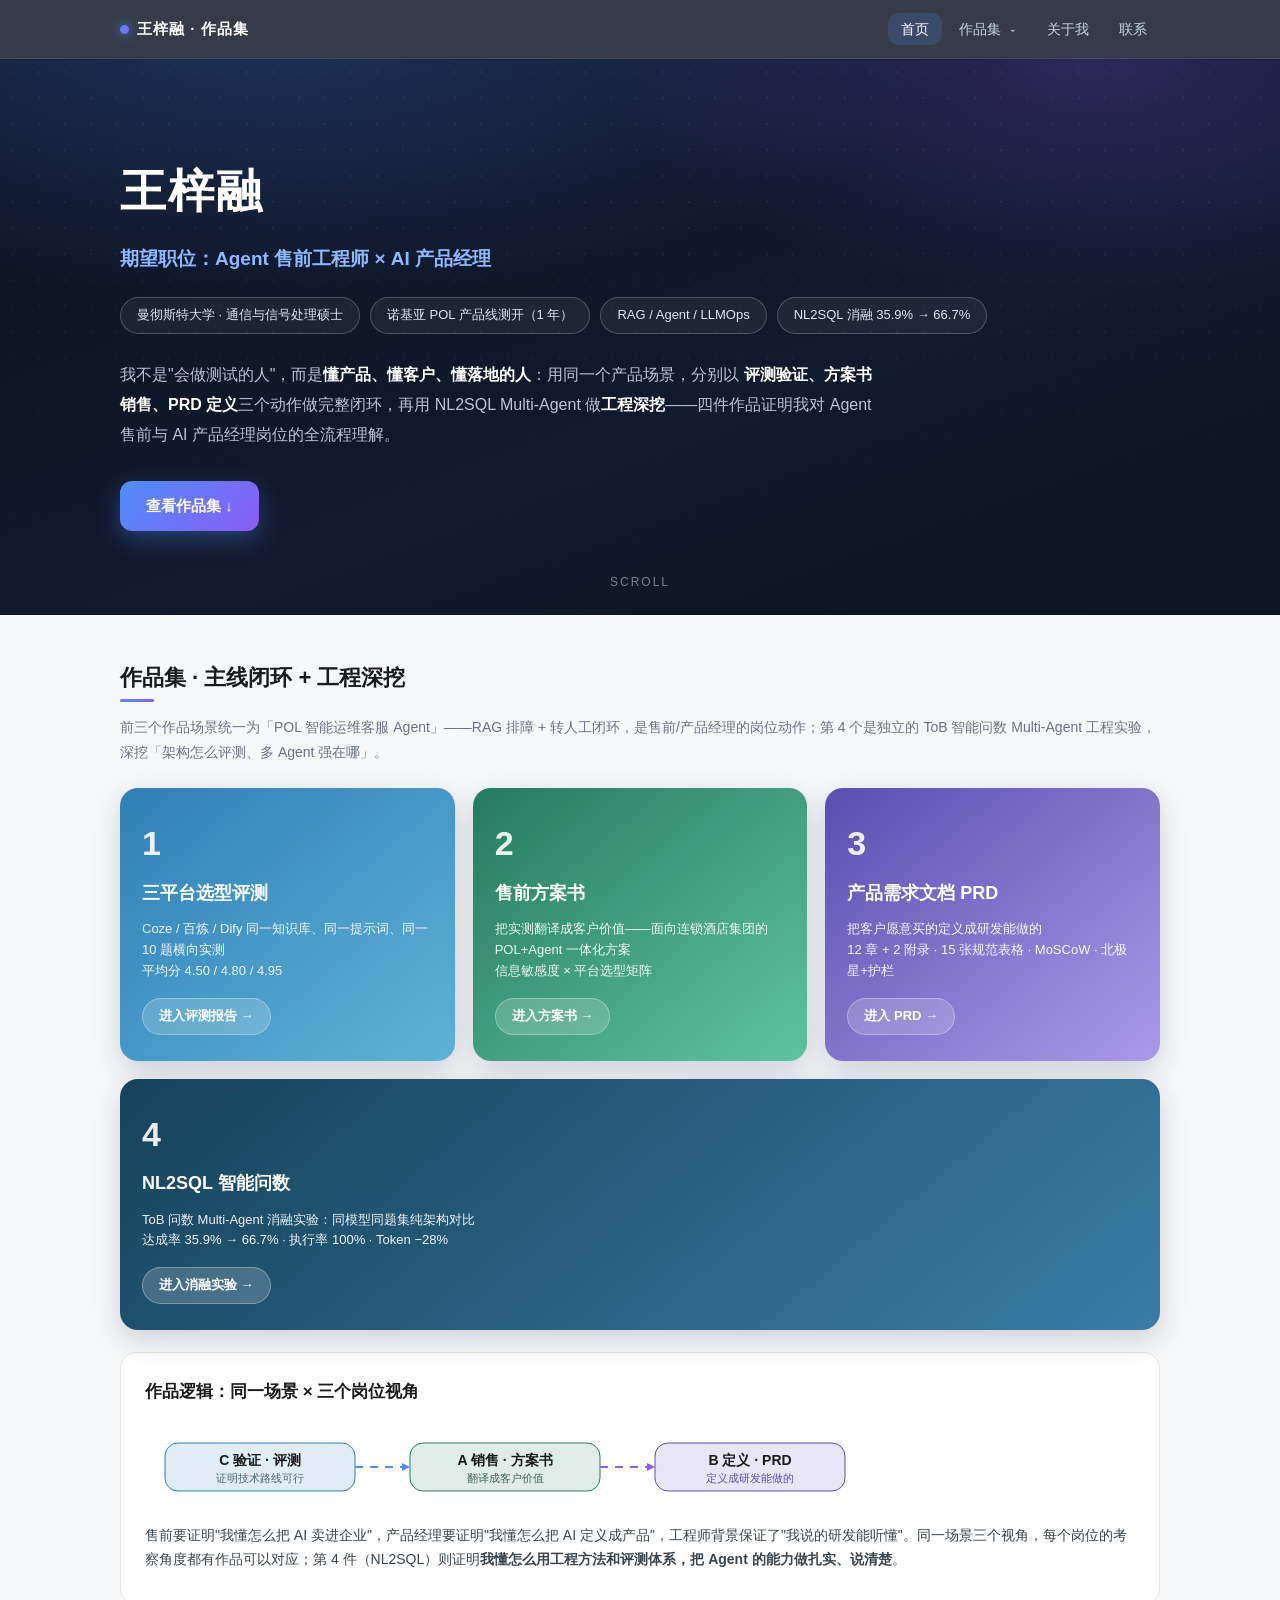
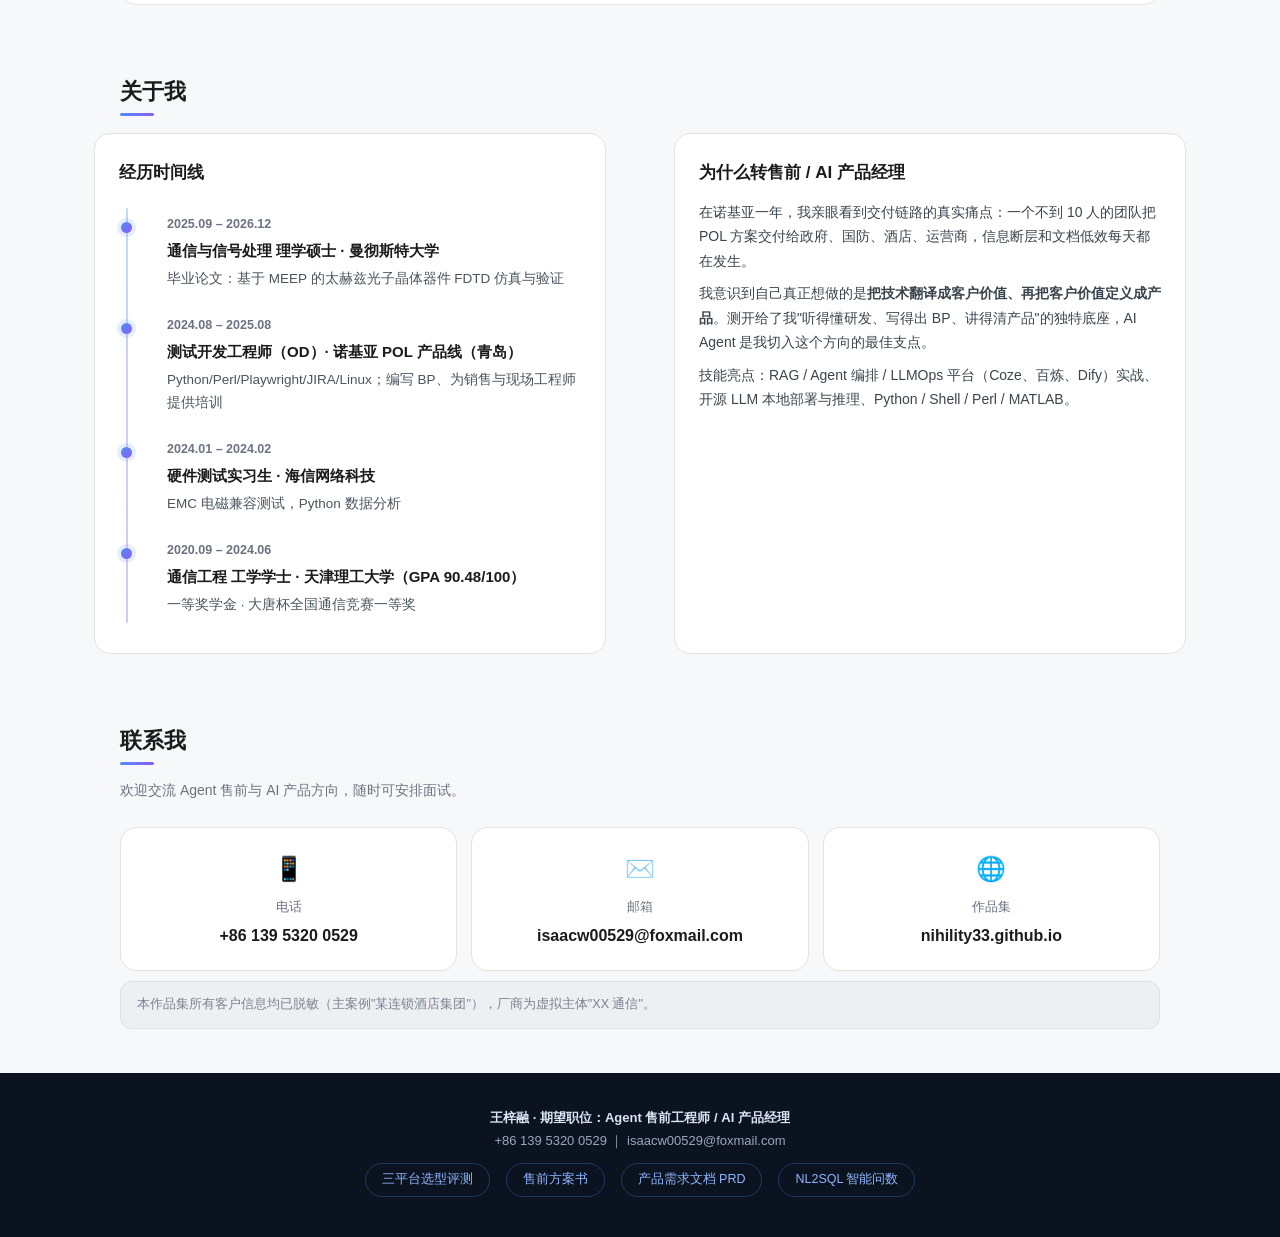
==== commit 12765e0c: "Rewrite portfolio copy for interviewer audience: expected-role label, remove meta comments" ====
--- a/index.html
+++ b/index.html
@@ -3,7 +3,7 @@
 <head>
 <meta charset="UTF-8">
 <meta name="viewport" content="width=device-width, initial-scale=1.0">
-<title>王梓融 · Agent 售前 × AI 产品经理 作品集</title>
+<title>王梓融 · 期望职位 Agent 售前 × AI 产品经理 作品集</title>
 <link rel="stylesheet" href="css/style.css">
 </head>
 <body>
@@ -31,7 +31,7 @@
 <div class="hero">
   <div class="inner">
     <h1>王梓融</h1>
-    <div class="sub">Agent 售前工程师 × AI 产品经理</div>
+    <div class="sub">期望职位：Agent 售前工程师 × AI 产品经理</div>
     <div class="chips">
       <span>曼彻斯特大学 · 通信与信号处理硕士</span>
       <span>诺基亚 POL 产品线测开（1 年）</span>
@@ -39,7 +39,7 @@
       <span>NL2SQL 消融 35.9% → 66.7%</span>
     </div>
     <p class="lead">我不是"会做测试的人"，而是<b>懂产品、懂客户、懂落地的人</b>：用同一个产品场景，分别以
-      <b>验证（评测）、销售（方案书）、定义（PRD）</b>三个动作做完整闭环，再用 NL2SQL Multi-Agent
+      <b>评测验证、方案书销售、PRD 定义</b>三个动作做完整闭环，再用 NL2SQL Multi-Agent
       做<b>工程深挖</b>——四件作品证明我对 Agent 售前与 AI 产品经理岗位的全流程理解。</p>
     <a class="cta" href="#works">查看作品集 ↓</a>
   </div>
@@ -78,7 +78,7 @@
     </div>
 
     <div class="card reveal" style="margin-top:22px">
-      <h3>为什么是三件套（闭环逻辑）</h3>
+      <h3>作品逻辑：同一场景 × 三个岗位视角</h3>
       <svg viewBox="0 0 720 96" style="width:100%;max-width:720px;height:auto;display:block;margin:8px 0;">
         <rect x="20" y="24" width="190" height="48" rx="13" fill="rgba(47,127,184,0.14)" stroke="#2F7FB8"/>
         <text x="115" y="46" font-size="14" fill="#1A1B1C" text-anchor="middle" font-weight="600">C 验证 · 评测</text>
@@ -94,7 +94,7 @@
         <text x="605" y="46" font-size="14" fill="#1A1B1C" text-anchor="middle" font-weight="600">B 定义 · PRD</text>
         <text x="605" y="63" font-size="11" fill="#5B4DB0" text-anchor="middle">定义成研发能做的</text>
       </svg>
-      <p style="font-size:14px;color:#3A444C">售前要证明"我懂怎么把 AI 卖进企业"，产品经理要证明"我懂怎么把 AI 定义成产品"，工程师背景保证了"我说的研发能听懂"。同一场景三视角，面试官每问一个角度都有作品可指；第 4 件（NL2SQL）则证明<b>我懂怎么用工程方法和评测体系，把 Agent 的能力做扎实、说清楚</b>。</p>
+      <p style="font-size:14px;color:#3A444C">售前要证明"我懂怎么把 AI 卖进企业"，产品经理要证明"我懂怎么把 AI 定义成产品"，工程师背景保证了"我说的研发能听懂"。同一场景三个视角，每个岗位的考察角度都有作品可以对应；第 4 件（NL2SQL）则证明<b>我懂怎么用工程方法和评测体系，把 Agent 的能力做扎实、说清楚</b>。</p>
     </div>
   </div>
 </section>
@@ -165,7 +165,7 @@
 
 <footer>
   <div class="wrap">
-    <b>王梓融 · Agent 售前工程师 / AI 产品经理</b><br>
+    <b>王梓融 · 期望职位：Agent 售前工程师 / AI 产品经理</b><br>
     +86 139 5320 0529 ｜ isaacw00529@foxmail.com<br>
     <div class="links">
       <a href="project-c.html">三平台选型评测</a>
--- a/css/style.css
+++ b/css/style.css
@@ -0,0 +1,164 @@
+/* ===== 作品集共享样式：深色科技风 + 精致动画 ===== */
+:root{
+  --bg:#F7F8FA; --card:#FFFFFF; --line:#E4E3DD;
+  --dark:#0B1220; --dark2:#111A2E;
+  --accent:#4F8EF7; --accent2:#8B5CF6; --green:#2E8B6E; --red:#C21A1A;
+  --text:#1A1B1C; --muted:#6B7280;
+  --grad:linear-gradient(135deg,#4F8EF7 0%,#8B5CF6 100%);
+}
+*{margin:0;padding:0;box-sizing:border-box;}
+html{scroll-behavior:smooth;}
+body{font-family:'PingFang SC','Roboto','Segoe UI',Arial,sans-serif;background:var(--bg);color:var(--text);line-height:1.75;-webkit-font-smoothing:antialiased;}
+a{text-decoration:none;color:inherit;}
+img{max-width:100%;}
+
+/* ===== 导航（毛玻璃 + 子菜单）===== */
+nav{position:sticky;top:0;z-index:100;background:rgba(11,18,32,0.82);backdrop-filter:blur(14px);-webkit-backdrop-filter:blur(14px);border-bottom:1px solid rgba(255,255,255,0.08);}
+nav .inner{max-width:1080px;margin:0 auto;padding:0 20px;display:flex;align-items:center;height:58px;gap:4px;}
+.nav-brand{font-weight:700;color:#fff;font-size:15px;letter-spacing:1px;margin-right:auto;display:flex;align-items:center;gap:8px;}
+.nav-brand .dot{width:9px;height:9px;border-radius:50%;background:var(--grad);box-shadow:0 0 12px rgba(79,143,247,0.9);}
+.nav-item{position:relative;padding:8px 13px;border-radius:10px;color:#C9D4E4;font-size:14px;transition:color .25s,background .25s;}
+.nav-item:hover{color:#fff;background:rgba(255,255,255,0.08);}
+.nav-item.active{color:#fff;background:rgba(79,143,247,0.18);}
+.nav-item.has-sub::after{content:'\25BE';margin-left:5px;font-size:11px;opacity:.7;}
+.dropdown{position:absolute;top:100%;left:0;min-width:230px;background:rgba(17,26,46,0.97);backdrop-filter:blur(14px);border:1px solid rgba(255,255,255,0.10);border-radius:14px;padding:8px;opacity:0;visibility:hidden;transform:translateY(8px);transition:all .28s cubic-bezier(.22,1,.36,1);box-shadow:0 18px 40px rgba(0,0,0,0.45);}
+.nav-item:hover .dropdown,.nav-item:focus-within .dropdown{opacity:1;visibility:visible;transform:translateY(4px);}
+.dropdown a{display:flex;align-items:center;gap:10px;padding:9px 12px;border-radius:9px;color:#D5DEEC;font-size:13.5px;transition:background .2s,color .2s;}
+.dropdown a:hover{background:rgba(79,143,247,0.16);color:#fff;}
+.dropdown .k{flex:0 0 20px;width:20px;height:20px;border-radius:6px;background:var(--grad);color:#fff;font-size:11px;font-weight:700;display:flex;align-items:center;justify-content:center;}
+.dropdown .d{font-size:11px;color:#8FA0B8;display:block;}
+.menu-toggle{display:none;background:none;border:1px solid rgba(255,255,255,0.2);color:#fff;border-radius:9px;padding:7px 12px;font-size:14px;cursor:pointer;}
+
+/* ===== Hero（深色渐变 + 点阵 + 光晕）===== */
+.hero{position:relative;background:radial-gradient(1200px 500px at 20% -10%,rgba(79,143,247,0.28),transparent 60%),radial-gradient(900px 420px at 85% 0%,rgba(139,92,246,0.24),transparent 55%),linear-gradient(160deg,#0B1220 0%,#111A2E 60%,#0B1220 100%);color:#fff;overflow:hidden;}
+.hero::before{content:'';position:absolute;inset:0;background-image:radial-gradient(rgba(255,255,255,0.055) 1px,transparent 1px);background-size:26px 26px;-webkit-mask-image:linear-gradient(180deg,#000 30%,transparent 100%);mask-image:linear-gradient(180deg,#000 30%,transparent 100%);}
+.hero .inner{position:relative;max-width:1080px;margin:0 auto;padding:92px 20px 84px;}
+.hero h1{font-size:46px;font-weight:800;letter-spacing:2px;background:linear-gradient(100deg,#fff 40%,#A5C4FF 75%,#C9B8FF 100%);-webkit-background-clip:text;background-clip:text;-webkit-text-fill-color:transparent;}
+.hero .sub{margin-top:10px;font-size:19px;font-weight:600;color:#8FB8FF;}
+.hero .chips{display:flex;flex-wrap:wrap;gap:10px;margin-top:22px;}
+.hero .chips span{border:1px solid rgba(255,255,255,0.22);background:rgba(255,255,255,0.06);border-radius:999px;padding:6px 16px;font-size:13px;color:#DDE6F4;transition:transform .3s,border-color .3s,background .3s;}
+.hero .chips span:hover{transform:translateY(-3px);border-color:rgba(79,143,247,0.7);background:rgba(79,143,247,0.14);}
+.hero .lead{margin-top:26px;max-width:760px;font-size:16px;color:#B8C4D8;line-height:1.9;}
+.hero .lead b{color:#fff;}
+.hero .cta{display:inline-flex;gap:10px;align-items:center;margin-top:30px;padding:12px 26px;border-radius:12px;background:var(--grad);color:#fff;font-size:15px;font-weight:600;box-shadow:0 8px 24px rgba(79,143,247,0.35);transition:transform .25s,box-shadow .25s;}
+.hero .cta:hover{transform:translateY(-3px);box-shadow:0 14px 34px rgba(79,143,247,0.5);}
+.hero .scroll-hint{position:absolute;bottom:22px;left:50%;transform:translateX(-50%);color:rgba(255,255,255,0.45);font-size:12px;letter-spacing:2px;animation:bob 2.2s ease-in-out infinite;}
+@keyframes bob{0%,100%{transform:translate(-50%,0);opacity:.5}50%{transform:translate(-50%,6px);opacity:1}}
+
+/* ===== 页面头部（子页深色横幅）===== */
+.pagehead{background:radial-gradient(900px 360px at 15% -20%,rgba(79,143,247,0.26),transparent 60%),linear-gradient(160deg,#0B1220,#131C33);color:#fff;padding:56px 20px 44px;text-align:center;}
+.pagehead .crumb{font-size:12.5px;color:#8FA0B8;letter-spacing:1px;}
+.pagehead .crumb b{color:#A5C4FF;}
+.pagehead h1{font-size:30px;font-weight:800;margin-top:10px;letter-spacing:1px;}
+.pagehead p{font-size:14.5px;color:#B8C4D8;max-width:720px;margin:12px auto 0;}
+
+/* ===== 内容容器 ===== */
+section{padding:44px 0;}
+.wrap{max-width:1080px;margin:0 auto;padding:0 20px;}
+.sec-title{font-size:22px;font-weight:700;margin-bottom:6px;position:relative;display:inline-block;}
+.sec-title::after{content:'';position:absolute;left:0;bottom:-5px;width:34px;height:3px;border-radius:2px;background:var(--grad);}
+.sec-desc{font-size:14px;color:var(--muted);margin:12px 0 24px;}
+
+/* ===== 卡片 ===== */
+.card{background:var(--card);border:1px solid var(--line);border-radius:16px;padding:24px;margin-bottom:16px;transition:transform .35s cubic-bezier(.22,1,.36,1),box-shadow .35s,border-color .35s;}
+.card:hover{transform:translateY(-4px);box-shadow:0 16px 40px rgba(15,30,60,0.10);border-color:#C9D9EE;}
+.card h3{font-size:17px;margin-bottom:12px;}
+.card p{font-size:14px;color:#3A444C;margin-bottom:8px;}
+.card ul{font-size:14px;color:#3A444C;padding-left:20px;margin-bottom:8px;}
+.card li{margin-bottom:5px;}
+.note{font-size:12.5px;color:#7A8391;background:rgba(15,30,60,0.04);border:1px solid rgba(15,30,60,0.07);border-radius:12px;padding:12px 16px;margin-top:10px;}
+
+/* ===== 表格 ===== */
+table{width:100%;border-collapse:collapse;font-size:13.5px;margin:10px 0 4px;}
+th,td{border:1px solid #DCE3E8;padding:9px 11px;text-align:left;}
+th{background:#D9D9D9;font-weight:600;font-size:13px;}
+tr:nth-child(even) td{background:#F8F9FB;}
+td.hl{color:var(--green);font-weight:600;}
+tbody tr:hover td{background:#EFF4FB;}
+
+/* ===== 徽章 ===== */
+.badge{display:inline-block;background:#EEF5F9;color:#1F5E77;border:1px solid #C9DEE9;border-radius:6px;padding:1px 8px;font-size:12px;font-weight:600;margin-right:6px;}
+.badge.m{background:#F0F7F2;color:#2E8B6E;border-color:#C4E4D3;}
+.badge.s{background:#F5F1EC;color:#8A6D3B;border-color:#E4D5BE;}
+
+/* ===== 三件套卡片（3D hover）===== */
+.cards3{display:flex;flex-wrap:wrap;gap:18px;margin-top:8px;}
+.tcard{flex:1 1 280px;min-width:260px;position:relative;border-radius:18px;padding:26px 22px;color:#fff;overflow:hidden;transform-style:preserve-3d;transition:transform .45s cubic-bezier(.22,1,.36,1),box-shadow .45s;box-shadow:0 10px 30px rgba(15,30,60,0.18);cursor:pointer;}
+.tcard:hover{transform:translateY(-8px) rotateX(2deg);box-shadow:0 26px 54px rgba(15,30,60,0.30);}
+.tcard::before{content:'';position:absolute;top:-40%;left:-30%;width:70%;height:130%;background:radial-gradient(circle at center,rgba(255,255,255,0.28),transparent 65%);opacity:0;transition:opacity .5s;pointer-events:none;}
+.tcard:hover::before{opacity:1;}
+.tcard .k{font-size:34px;font-weight:800;opacity:0.9;}
+.tcard .tt{font-size:18px;font-weight:700;margin-top:4px;}
+.tcard .dd{font-size:13px;opacity:0.92;margin-top:10px;line-height:1.6;}
+.tcard .go{display:inline-block;margin-top:16px;font-size:13px;font-weight:600;background:rgba(255,255,255,0.18);border:1px solid rgba(255,255,255,0.3);border-radius:999px;padding:6px 16px;transition:background .3s,transform .3s;}
+.tcard:hover .go{background:rgba(255,255,255,0.3);transform:translateX(4px);}
+.tc-c{background:linear-gradient(140deg,#2F7FB8,#5FB3D6);}
+.tc-a{background:linear-gradient(140deg,#257A5F,#5FC4A2);}
+.tc-b{background:linear-gradient(140deg,#5B4DB0,#A99BE8);}
+.tc-d{background:linear-gradient(140deg,#16425B,#3A7CA5);}
+
+/* ===== 统计卡（count-up）===== */
+.stats{display:flex;flex-wrap:wrap;gap:14px;margin-top:8px;}
+.stat{flex:1 1 150px;min-width:150px;background:var(--card);border:1px solid var(--line);border-radius:16px;padding:18px 14px;text-align:center;transition:transform .3s,box-shadow .3s;}
+.stat:hover{transform:translateY(-4px);box-shadow:0 14px 34px rgba(15,30,60,0.10);}
+.stat .v{font-size:27px;font-weight:800;color:var(--green);}
+.stat .l{font-size:12.5px;color:var(--muted);margin-top:3px;}
+
+/* ===== 双栏 ===== */
+.two{display:flex;flex-wrap:wrap;gap:16px;}
+.two>div{flex:1 1 320px;min-width:280px;}
+
+/* ===== 时间线（关于我）===== */
+.timeline{position:relative;padding-left:26px;margin-top:14px;}
+.timeline::before{content:'';position:absolute;left:7px;top:6px;bottom:6px;width:2px;background:linear-gradient(180deg,#4F8EF7,#8B5CF6);opacity:.35;border-radius:2px;}
+.tl-item{position:relative;padding:12px 0 12px 22px;}
+.tl-item::before{content:'';position:absolute;left:-24px;top:20px;width:11px;height:11px;border-radius:50%;background:var(--grad);box-shadow:0 0 0 4px rgba(79,143,247,0.15);}
+.tl-item .when{font-size:12.5px;color:var(--muted);font-weight:600;}
+.tl-item .what{font-size:15px;font-weight:600;margin-top:2px;}
+.tl-item .desc{font-size:13.5px;color:#4A545E;margin-top:3px;}
+
+/* ===== 流程 SVG 动画 ===== */
+.flowline{stroke-dasharray:8 7;animation:dash 1.1s linear infinite;}
+@keyframes dash{to{stroke-dashoffset:-15;}}
+.pulse{animation:pulse 2s ease-in-out infinite;}
+@keyframes pulse{0%,100%{opacity:.5}50%{opacity:1}}
+
+/* ===== 联系区 ===== */
+.contact{display:flex;flex-wrap:wrap;gap:14px;}
+.c-item{flex:1 1 240px;min-width:220px;background:var(--card);border:1px solid var(--line);border-radius:16px;padding:20px;text-align:center;transition:transform .3s,box-shadow .3s,border-color .3s;}
+.c-item:hover{transform:translateY(-4px);box-shadow:0 14px 34px rgba(15,30,60,0.10);border-color:#C9D9EE;}
+.c-item .ic{font-size:24px;}
+.c-item .t{font-size:13px;color:var(--muted);margin-top:6px;}
+.c-item .v{font-size:16px;font-weight:700;margin-top:4px;}
+
+/* ===== Footer ===== */
+footer{background:var(--dark);color:#9AA8BF;padding:34px 20px 40px;text-align:center;font-size:13px;}
+footer b{color:#DDE6F4;}
+footer .links{margin-top:10px;display:flex;gap:16px;justify-content:center;flex-wrap:wrap;}
+footer .links a{color:#8FB8FF;border:1px solid rgba(79,143,247,0.3);border-radius:999px;padding:5px 16px;font-size:12.5px;transition:all .3s;}
+footer .links a:hover{background:rgba(79,143,247,0.15);transform:translateY(-2px);}
+
+/* ===== 滚动渐入动画 ===== */
+.reveal{opacity:0;transform:translateY(26px);transition:opacity .7s cubic-bezier(.22,1,.36,1),transform .7s cubic-bezier(.22,1,.36,1);}
+.reveal.in{opacity:1;transform:none;}
+.reveal.l{transform:translateX(-26px);}
+.reveal.r{transform:translateX(26px);}
+
+/* ===== 返回顶部 ===== */
+#topBtn{position:fixed;right:24px;bottom:26px;width:44px;height:44px;border-radius:50%;background:var(--grad);color:#fff;border:none;font-size:18px;cursor:pointer;opacity:0;visibility:hidden;transform:translateY(12px);transition:all .35s;box-shadow:0 8px 22px rgba(79,143,247,0.4);z-index:90;}
+#topBtn.show{opacity:1;visibility:visible;transform:none;}
+#topBtn:hover{transform:translateY(-3px);}
+
+/* ===== 页面切换淡入 ===== */
+body{animation:pageIn .5s ease;}
+@keyframes pageIn{from{opacity:0;transform:translateY(8px)}to{opacity:1;transform:none}}
+
+/* ===== 响应式 ===== */
+@media (max-width:720px){
+  .hero h1{font-size:30px;}
+  .menu-toggle{display:block;}
+  .nav-links{display:none;position:absolute;top:58px;left:0;right:0;background:rgba(11,18,32,0.97);flex-direction:column;padding:10px 16px;gap:2px;border-bottom:1px solid rgba(255,255,255,0.1);}
+  .nav-links.open{display:flex;}
+  .dropdown{position:static;opacity:1;visibility:visible;transform:none;background:transparent;border:none;box-shadow:none;padding-left:14px;min-width:0;}
+  .tcard:hover{transform:translateY(-6px);}
+}
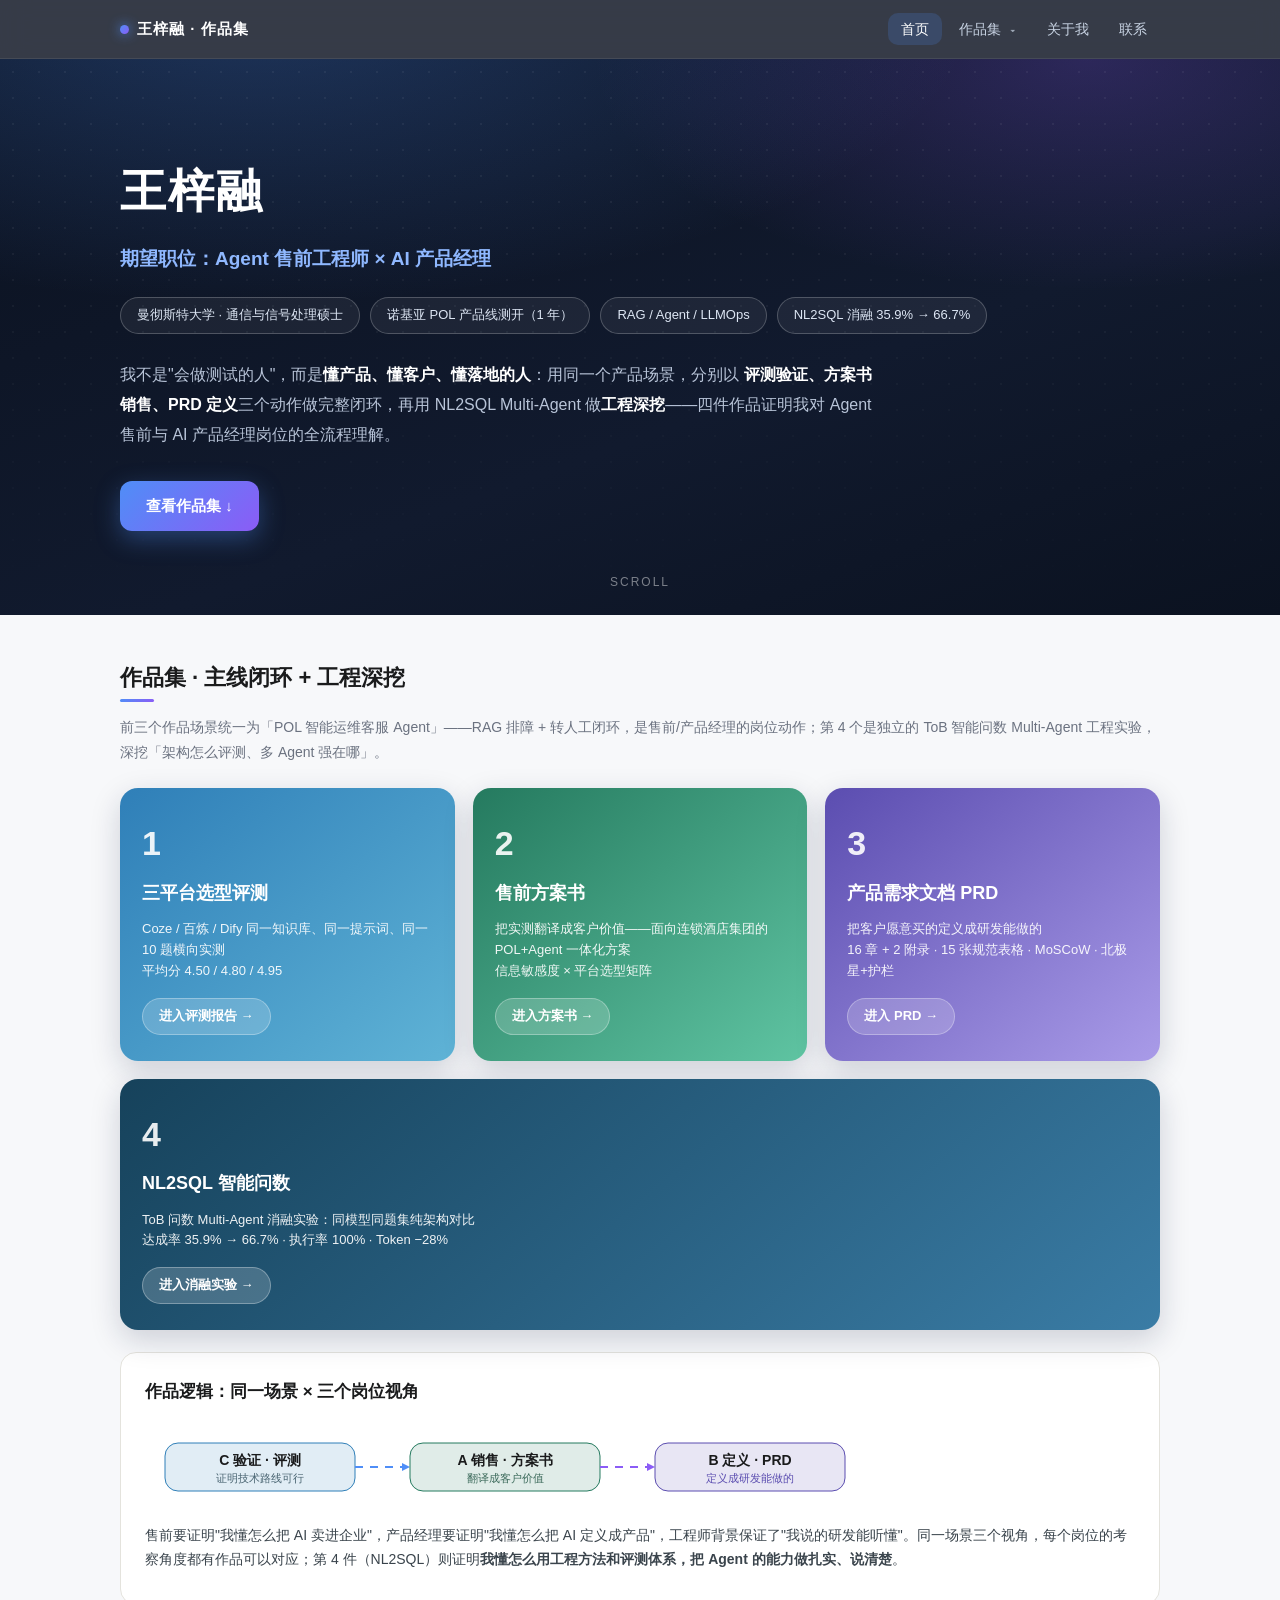
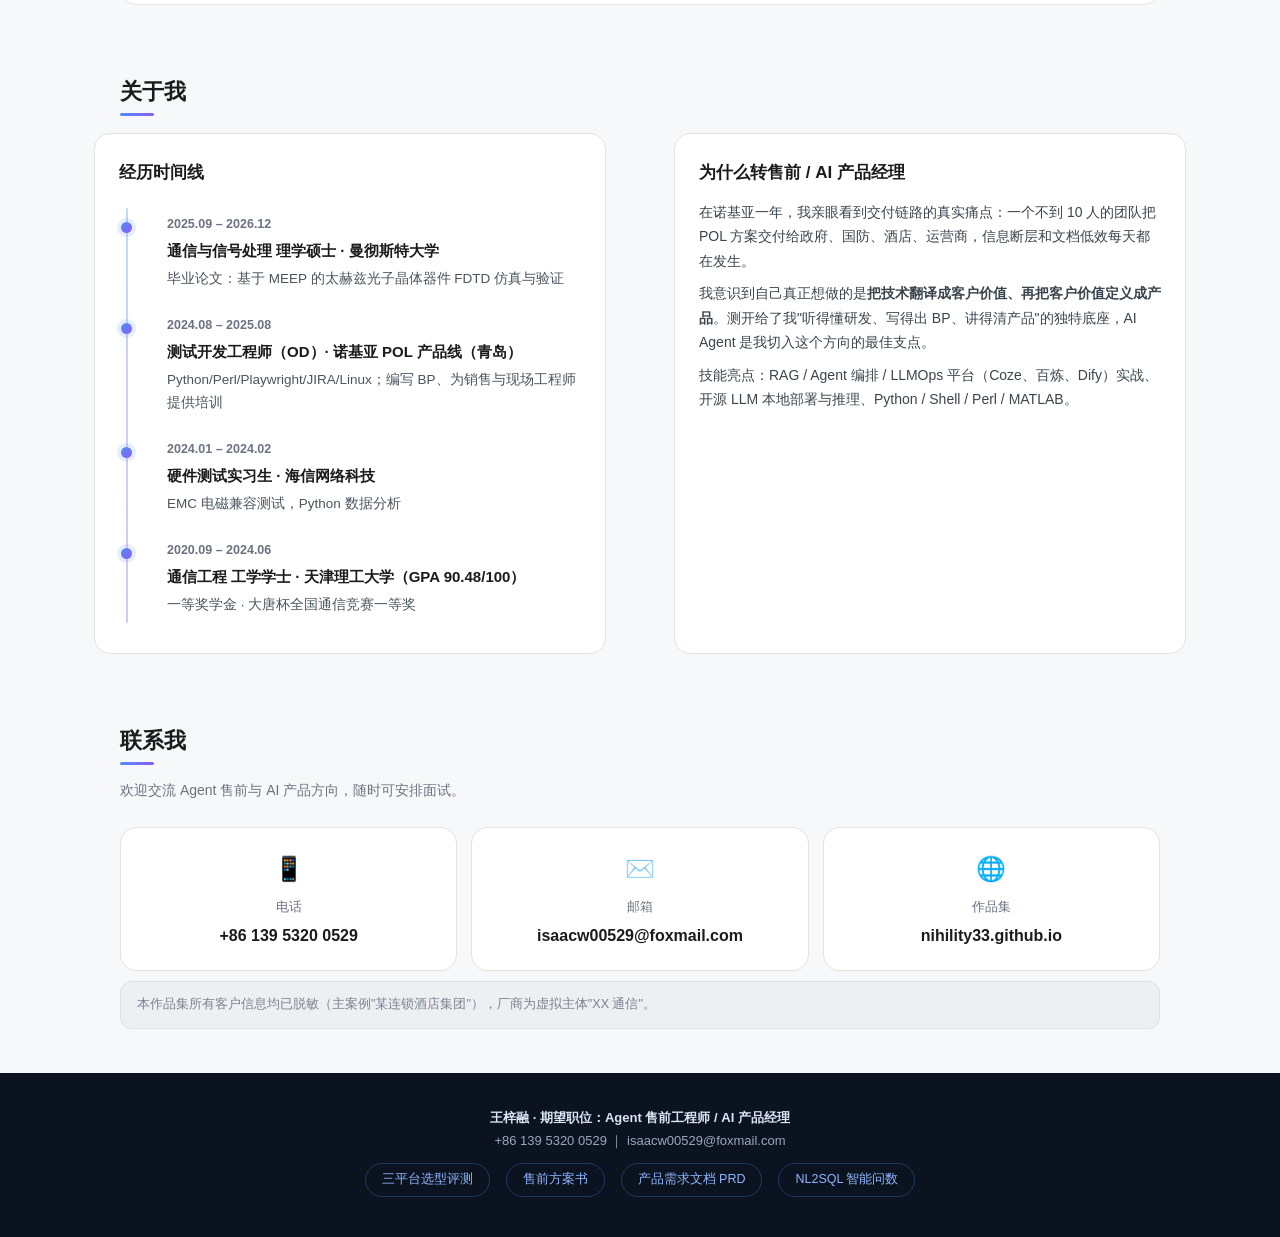
==== commit 52c32055: "Unify PRD chapter count to 16 across pages" ====
--- a/index.html
+++ b/index.html
@@ -18,7 +18,7 @@
         <div class="dropdown">
           <a href="project-c.html"><span class="k">1</span><span>三平台选型评测<span class="d">Coze / 百炼 / Dify 实测 4.50/4.80/4.95</span></span></a>
           <a href="project-a.html"><span class="k">2</span><span>售前方案书<span class="d">给酒店的 POL+Agent 一体化方案</span></span></a>
-          <a href="project-b.html"><span class="k">3</span><span>产品需求文档 PRD<span class="d">12 章 + 2 附录 · 15 张规范表格</span></span></a>
+          <a href="project-b.html"><span class="k">3</span><span>产品需求文档 PRD<span class="d">16 章 + 2 附录 · 15 张规范表格</span></span></a>
           <a href="project-d.html"><span class="k">4</span><span>NL2SQL 智能问数<span class="d">Multi-Agent 消融实验 · 35.9%→66.7%</span></span></a>
         </div>
       </span>
@@ -66,7 +66,7 @@
       <a class="tcard tc-b reveal" href="project-b.html" style="transition-delay:.25s">
         <div class="k">3</div>
         <div class="tt">产品需求文档 PRD</div>
-        <div class="dd">把客户愿意买的定义成研发能做的<br>12 章 + 2 附录 · 15 张规范表格 · MoSCoW · 北极星+护栏</div>
+        <div class="dd">把客户愿意买的定义成研发能做的<br>16 章 + 2 附录 · 15 张规范表格 · MoSCoW · 北极星+护栏</div>
         <div class="go">进入 PRD →</div>
       </a>
       <a class="tcard tc-d reveal" href="project-d.html" style="transition-delay:.35s">
